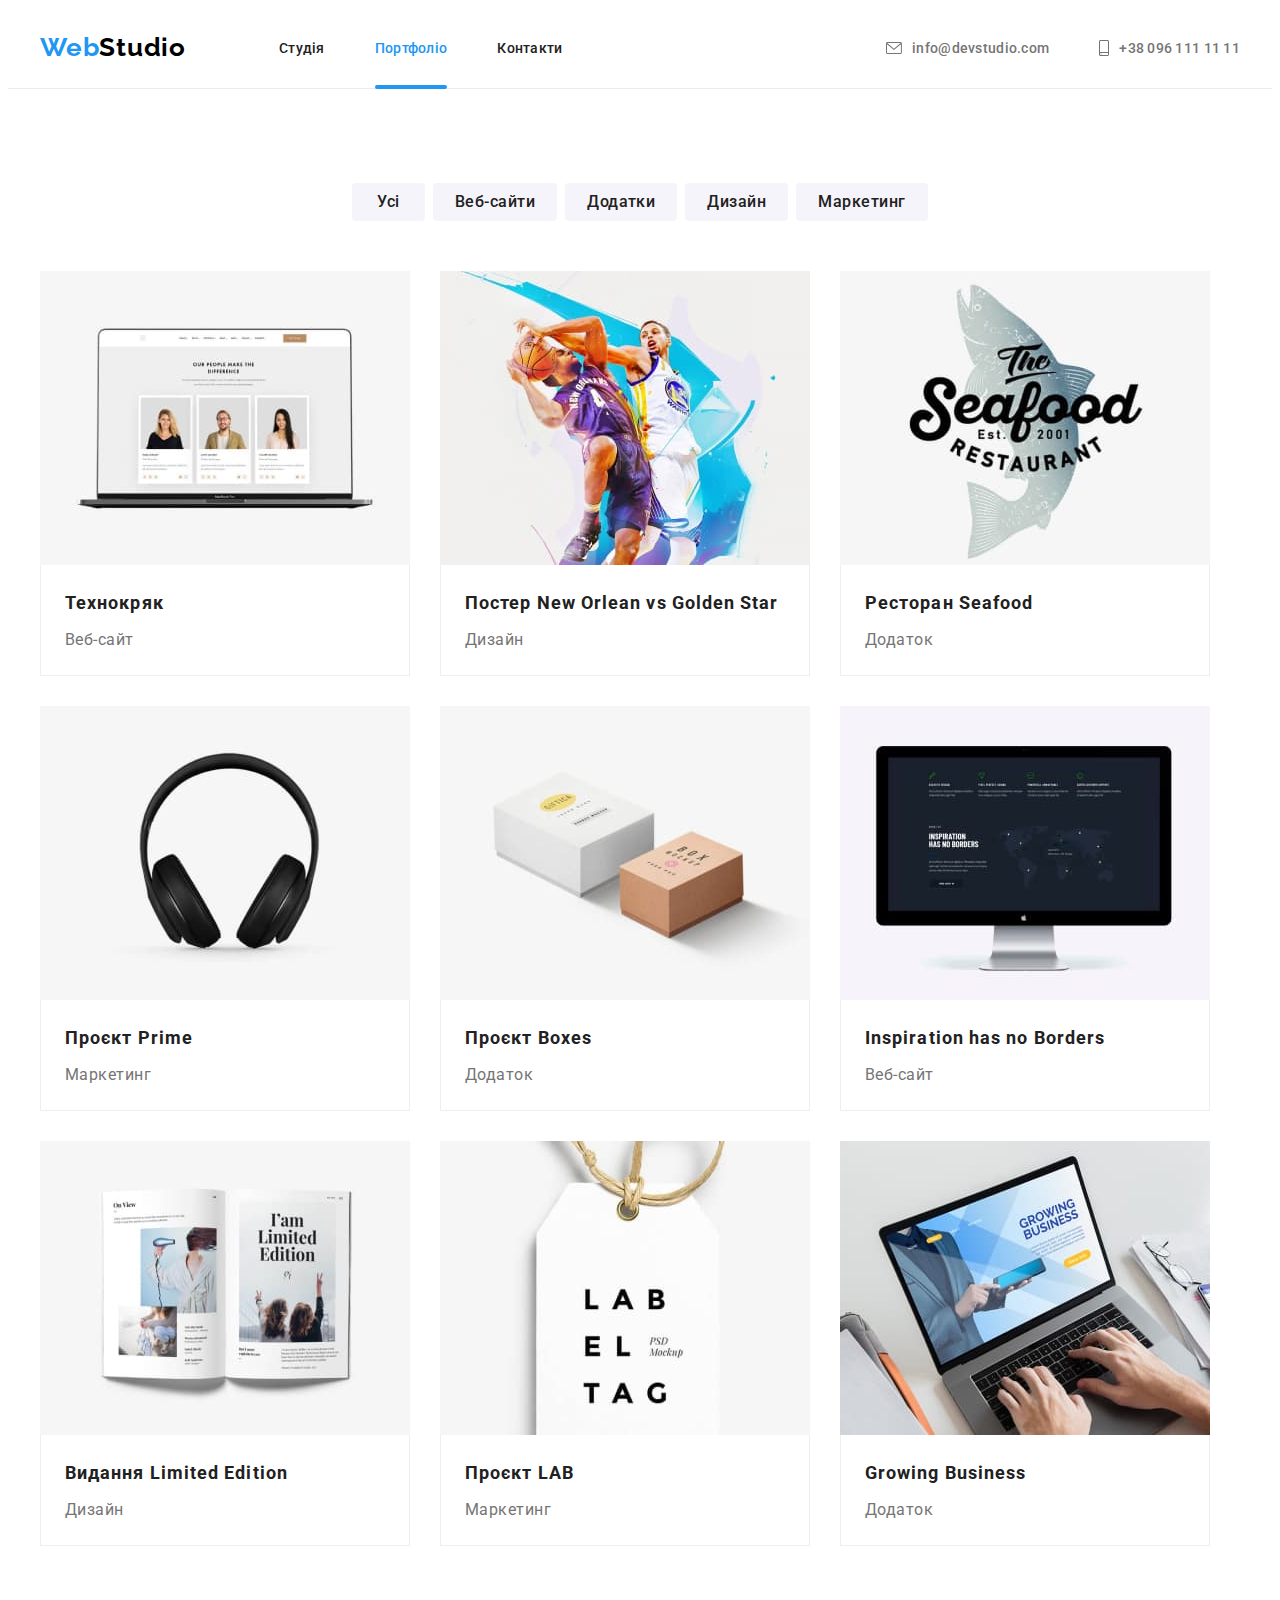
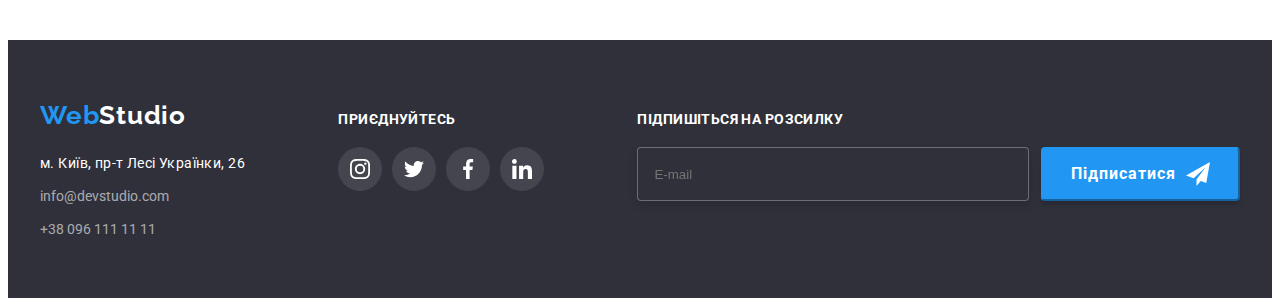
==== portfolio.html @ 27b98fc0 "Initial commit" ====
<!DOCTYPE html>
<html lang="en">
  <head>
    <meta charset="UTF-8" />
    <meta http-equiv="X-UA-Compatible" content="IE=edge" />
    <meta name="viewport" content="width=device-width, initial-scale=1.0" />
    <title>portfolio</title>
    <link rel="preconnect" href="https://fonts.googleapis.com" />
    <link rel="preconnect" href="https://fonts.gstatic.com" crossorigin />
    <link
      href="https://fonts.googleapis.com/css2?family=Raleway:wght@700&family=Roboto:wght@400;500;700;900&display=swap"
      rel="stylesheet"
    />
    <link
      rel="stylesheet"
      href="https://cdnjs.cloudflare.com/ajax/libs/modern-normalize/1.1.0/modern-normalize.min.css"
      integrity="sha512-wpPYUAdjBVSE4KJnH1VR1HeZfpl1ub8YT/NKx4PuQ5NmX2tKuGu6U/JRp5y+Y8XG2tV+wKQpNHVUX03MfMFn9Q=="
      crossorigin="anonymous"
      referrerpolicy="no-referrer"
    />

    <link rel="stylesheet" href="./css/styles.css" />
  </head>
  <body>
    <header class="header">
      <div class="container header-container">
        <a class="logo" href="./index.html">Web<span class="logo-half">Studio</span> </a>
        <nav class="nav">
          <ul class="list-header">
            <li class="item-header">
              <a class="link-header" href="./index.html">Студія</a>
            </li>
            <li class="item-header-main">
              <a class="current" href="./portfolio.html">Портфоліо</a>
            </li>
            <li class="item-header"><a class="link-header" href="">Контакти</a></li>
          </ul>
        </nav>
        <ul class="nav-list">
          <li class="nav-item">
            <a class="nav-link" href="mailto:info@devstudio.com">
              <svg class="icon-header" width="16" height="12">
                <use href=".//images/icons.svg#icon-envelope"></use></svg
              >info@devstudio.com</a
            >
          </li>
          <li class="nav-item">
            <a class="nav-link" href="tel:+380961111111"
              ><svg class="icon-header" width="10" height="16">
                <use href=".//images/icons.svg#icon-smartphone"></use></svg
              >+38 096 111 11 11</a
            >
          </li>
        </ul>
      </div>
    </header>
    <main>
      <!---section-button-nav-main-->
      <section class="section">
        <div class="container">
          <h1 class="visually-hidden">Головна Навігація</h1>
          <ul class="btn-list">
            <li class="btn-item">
              <button class="btn-button btn-first-button" type="button">Усі</button>
            </li>
            <li class="btn-item"><button class="btn-button" type="button">Веб-сайти</button></li>
            <li class="btn-item"><button class="btn-button" type="button">Додатки</button></li>
            <li class="btn-item"><button class="btn-button" type="button">Дизайн</button></li>
            <li class="btn-item"><button class="btn-button" type="button">Маркетинг</button></li>
          </ul>

          <!--imgs-->

          <ul class="img-section-list">
            <li class="section-list">
              <a class="card-link" href=""
                ><div class="portfolio-thumb">
                  <img
                    class="section-img"
                    src="./images/portfolio/main/section-images/img-1.jpg"
                    alt="Технокряк"
                    width="370"
                    height="300"
                  />
                  <div class="overlay">
                    <p class="text-overlay">
                      Ресурс пропонує комплексні пропозиції з різним рівнем функціоналу та сервісів.
                      Все це дозволить відвідувачу отримати вичерпні відомості про компанію чи
                      приватну особу.
                    </p>
                  </div>
                </div>
                <div class="box-img">
                  <h2 class="section-subject">Технокряк</h2>
                  <p class="section-desc">Веб-сайт</p>
                </div></a
              >
            </li>
            <li class="section-list">
              <a class="card-link" href=""
                ><div class="portfolio-thumb">
                  <img
                    class="section-img"
                    src="./images/portfolio/main/section-images/img-2.jpg"
                    alt="Постер New Orlean vs Golden Star"
                    width="370"
                    height="300"
                  />
                  <div class="overlay">
                    <p class="text-overlay">
                      Ресурс пропонує комплексні пропозиції з різним рівнем функціоналу та сервісів.
                      Все це дозволить відвідувачу отримати вичерпні відомості про компанію чи
                      приватну особу.
                    </p>
                  </div>
                </div>
                <div class="box-img">
                  <h2 class="section-subject">Постер New Orlean vs Golden Star</h2>
                  <p class="section-desc">Дизайн</p>
                </div></a
              >
            </li>
            <li class="section-list">
              <a class="card-link" href=""
                ><div class="portfolio-thumb">
                  <img
                    class="section-img"
                    src="./images/portfolio/main/section-images/img-3.jpg"
                    alt="Ресторан Seafood"
                    width="370"
                    height="300"
                  />
                  <div class="overlay">
                    <p class="text-overlay">
                      Ресурс пропонує комплексні пропозиції з різним рівнем функціоналу та сервісів.
                      Все це дозволить відвідувачу отримати вичерпні відомості про компанію чи
                      приватну особу.
                    </p>
                  </div>
                </div>
                <div class="box-img">
                  <h2 class="section-subject">Ресторан Seafood</h2>
                  <p class="section-desc">Додаток</p>
                </div></a
              >
            </li>
            <li class="section-list">
              <a class="card-link" href=""
                ><div class="portfolio-thumb">
                  <img
                    class="section-img"
                    src="./images/portfolio/main/section-images/img-4.jpg"
                    alt="Проєкт Prime"
                    width="370"
                    height="300"
                  />
                  <div class="overlay">
                    <p class="text-overlay">
                      Ресурс пропонує комплексні пропозиції з різним рівнем функціоналу та сервісів.
                      Все це дозволить відвідувачу отримати вичерпні відомості про компанію чи
                      приватну особу.
                    </p>
                  </div>
                </div>
                <div class="box-img">
                  <h2 class="section-subject">Проєкт Prime</h2>
                  <p class="section-desc">Маркетинг</p>
                </div></a
              >
            </li>
            <li class="section-list">
              <a class="card-link" href=""
                ><div class="portfolio-thumb">
                  <img
                    class="section-img"
                    src="./images/portfolio/main/section-images/img-5.jpg"
                    alt="Проєкт Boxes"
                    width="370"
                    height="300"
                  />
                  <div class="overlay">
                    <p class="text-overlay">
                      Ресурс пропонує комплексні пропозиції з різним рівнем функціоналу та сервісів.
                      Все це дозволить відвідувачу отримати вичерпні відомості про компанію чи
                      приватну особу.
                    </p>
                  </div>
                </div>
                <div class="box-img">
                  <h2 class="section-subject">Проєкт Boxes</h2>
                  <p class="section-desc">Додаток</p>
                </div></a
              >
            </li>
            <li class="section-list">
              <a class="card-link" href=""
                ><div class="portfolio-thumb">
                  <img
                    class="section-img"
                    src="./images/portfolio/main/section-images/img-6.jpg"
                    alt="Inspiration has no Borders"
                    width="370"
                    height="300"
                  />
                  <div class="overlay">
                    <p class="text-overlay">
                      Ресурс пропонує комплексні пропозиції з різним рівнем функціоналу та сервісів.
                      Все це дозволить відвідувачу отримати вичерпні відомості про компанію чи
                      приватну особу.
                    </p>
                  </div>
                </div>
                <div class="box-img">
                  <h2 class="section-subject">Inspiration has no Borders</h2>
                  <p class="section-desc">Веб-сайт</p>
                </div></a
              >
            </li>
            <li class="section-list">
              <a class="card-link" href=""
                ><div class="portfolio-thumb">
                  <img
                    class="section-img"
                    src="./images/portfolio/main/section-images/img-7.jpg"
                    alt="Видання Limited Edition"
                    width="370"
                    height="300"
                  />
                  <div class="overlay">
                    <p class="text-overlay">
                      Ресурс пропонує комплексні пропозиції з різним рівнем функціоналу та сервісів.
                      Все це дозволить відвідувачу отримати вичерпні відомості про компанію чи
                      приватну особу.
                    </p>
                  </div>
                </div>
                <div class="box-img">
                  <h2 class="section-subject">Видання Limited Edition</h2>
                  <p class="section-desc">Дизайн</p>
                </div></a
              >
            </li>
            <li class="section-list">
              <a class="card-link" href=""
                ><div class="portfolio-thumb">
                  <img
                    class="section-img"
                    src="./images/portfolio/main/section-images/img-8.jpg"
                    alt="Проєкт LAB"
                    width="370"
                    height="300"
                  />
                  <div class="overlay">
                    <p class="text-overlay">
                      Ресурс пропонує комплексні пропозиції з різним рівнем функціоналу та сервісів.
                      Все це дозволить відвідувачу отримати вичерпні відомості про компанію чи
                      приватну особу.
                    </p>
                  </div>
                </div>
                <div class="box-img">
                  <h2 class="section-subject">Проєкт LAB</h2>
                  <p class="section-desc">Маркетинг</p>
                </div></a
              >
            </li>
            <li class="section-list">
              <a class="card-link" href=""
                ><div class="portfolio-thumb">
                  <img
                    class="section-img"
                    src="./images/portfolio/main/section-images/img-9.jpg"
                    alt="Growing Business"
                    width="370"
                    height="300"
                  />
                  <div class="overlay">
                    <p class="text-overlay">
                      Ресурс пропонує комплексні пропозиції з різним рівнем функціоналу та сервісів.
                      Все це дозволить відвідувачу отримати вичерпні відомості про компанію чи
                      приватну особу.
                    </p>
                  </div>
                </div>
                <div class="box-img">
                  <h2 class="section-subject">Growing Business</h2>
                  <p class="section-desc">Додаток</p>
                </div></a
              >
            </li>
          </ul>
        </div>
      </section>
    </main>
    <!--footer-->
    <footer class="footer">
      <div class="container footer-container">
        <div class="container-logo-footer">
          <a class="logo-footer" href="./index.html"
            >Web<span class="logo-half-footer">Studio</span>
          </a>
          <address class="adress">
            <ul class="adress-list">
              <li class="adress-item">
                <a
                  class="address-map"
                  href="https://goo.gl/maps/4gL3Jrbb5bLPBRH38"
                  target="_blank"
                  rel="noopener noreferer nofollow"
                  >м. Київ, пр-т Лесі Українки, 26</a
                >
              </li>

              <li class="adress-item">
                <a class="address-link address-mail" href="mailto:info@devstudio.com"
                  >info@devstudio.com</a
                >
              </li>
              <li class="adress-item">
                <a class="address-link" href="tel:+380961111111">+38 096 111 11 11</a>
              </li>
            </ul>
          </address>
        </div>
        <div class="container-social-footer">
          <h3 class="social-tittle">Приєднуйтесь</h3>
          <ul class="footer-list-social">
            <li class="social-icon-footer">
              <a class="link-social-footer" href=""
                ><svg class="icon-footer" width="20" height="20">
                  <use href="./images/icons.svg#icon-instagram"></use></svg
              ></a>
            </li>
            <li class="social-icon-footer">
              <a class="link-social-footer" href=""
                ><svg class="icon-footer" width="20" height="20">
                  <use href="./images/icons.svg#icon-twitter"></use></svg
              ></a>
            </li>
            <li class="social-icon-footer">
              <a class="link-social-footer" href="">
                <svg class="icon-footer" width="20" height="20">
                  <use href="./images/icons.svg#icon-facebook"></use></svg
              ></a>
            </li>
            <li class="social-icon-footer">
              <a class="link-social-footer" href=""
                ><svg class="icon-footer" width="20" height="20">
                  <use href="./images/icons.svg#icon-linkedin"></use></svg
              ></a>
            </li>
          </ul>
        </div>
        <form class="footer-telegram">
          <strong class="tittle-footer-social">Підпишіться на розсилку</strong>
          <div class="form-container">
            <label class="telegram-label">
              <input class="telegram-form" type="text" name="subscrube" placeholder="E-mail" />
            </label>

            <button class="social-btn" type="button">
              <span class="subscribe-article">Підписатися</span>
              <svg class="icon-footer" width="24" height="24">
                <use href="./images/icons.svg#telegram-icon"></use>
              </svg>
            </button>
          </div>
        </form>
      </div>
    </footer>
  </body>
</html>
---- css/styles.css ----
:root {
  /*color*/
  --brand-color: #2f303a;
  --focus-hover-color: #2196f3;
  --article-color: #757575;
  --titlle-color: #212121;
  --active-color: #ffffff;
  --img-color: #eeeeee;
  --button-bg: #188ce8;
  --link-color: #ffffff99;
  --btn-background: #f5f4fa;
  --border-color: #ececec;
  --icon-social-color: #afb1b8;
  --background-icon-footer: #ffffff1a;
  --btn-border-color: #0000001a;
  --background-modal: #00000033;
  /*shadow*/
  --button-shadow: 0px 3px 1px rgba(0, 0, 0, 0.1), 0px 1px 2px rgba(0, 0, 0, 0.08),
    0px 2px 2px rgba(0, 0, 0, 0.12);
  --photo-shadow: 0px 1px 3px rgba(0, 0, 0, 0.12), 0px 1px 1px rgba(0, 0, 0, 0.14),
    0px 2px 1px rgba(0, 0, 0, 0.2);
}

/*reset*/
h1,
h2,
h3,
h4,
h5,
h6,
p {
  margin: 0;
}
ul {
  margin: 0;
  padding: 0;
  list-style: none;
}
a {
  text-decoration: none;
}
.container {
  width: 1200px;
  padding-left: 15px;
  padding-right: 15px;
  margin-left: auto;
  margin-right: auto;
}

img {
  display: block;
  max-width: 100%;
  height: auto;
}

body {
  font-family: 'roboto', 'Raleway';
  background-color: var(--active-color);
  color: var(--titlle-color);
}
label {
  display: block;
}
/*header */
.header {
  border-bottom: 1px solid var(--border-color);
}
.header-container {
  display: flex;
  align-items: center;
}

.logo {
  font-weight: 700;
  font-size: 26px;
  letter-spacing: 0.03em;
  color: var(--focus-hover-color);
  line-height: calc(31 / 26);
  text-decoration: none;
  margin-right: 93px;
  padding-top: 24px;
  padding-bottom: 25px;
  display: block;
  font-family: 'Raleway';
}
.logo-half {
  color: #000000;
}
.logo:focus {
  background-color: var(--active-color);
  color: var(--focus-hover-color);
}
.logo-half:focus {
  background-color: var(--active-color);
}
.nav {
  margin-right: auto;
}

.list-header {
  list-style: none;
  font-weight: 500;
  font-size: 14px;
  line-height: calc(16 / 14);
  letter-spacing: 0.02em;
  display: flex;
  gap: 50px;
}
.item-header:hover {
  color: var(--focus-hover-color);
}
.item-header:focus {
  color: var(--focus-hover-color);
  background-color: var(--active-color);
}

.link-header {
  text-decoration: none;
  color: #212121;
  padding-top: 32px;
  padding-bottom: 32px;
  display: block;
  transition: color 250ms cubic-bezier(0.4, 0, 0.2, 1);
}
.link-header:hover {
  color: var(--focus-hover-color);
}
.link-header:focus {
  color: var(--focus-hover-color);
  background-color: var(--active-color);
}
/*current*/
.current {
  text-decoration: none;
  color: var(--focus-hover-color);
  padding-top: 32px;
  padding-bottom: 32px;
  display: block;
}

.current:focus {
  color: var(--focus-hover-color);
  background-color: var(--active-color);
}
.item-header-main {
  position: relative;
}

.current::after {
  content: '';
  display: inline-block;
  width: 100%;
  height: 4px;
  background-color: var(--focus-hover-color);
  position: absolute;
  left: 0px;
  border-radius: 2px;
  bottom: -1.5%;
}

.nav-list {
  list-style: none;
  display: flex;
  gap: 50px;
  align-items: center;
}
.nav-link {
  text-decoration: none;
  color: var(--article-color);
  font-weight: 500;
  font-size: 14px;
  line-height: calc(16 / 14);
  letter-spacing: 0.02em;
  padding-top: 32px;
  padding-bottom: 32px;
  display: flex;
  gap: 10px;
  align-items: center;
  transition: color 250ms cubic-bezier(0.4, 0, 0.2, 1);
}

.nav-link:hover,
.nav-link:focus {
  color: var(--focus-hover-color);
  fill: var(--focus-hover-color);
  background-color: var(--active-color);
}
.icon-header {
  fill: currentColor;
}

/*section 1*/
.hero {
  background-color: var(--brand-color);
  padding-top: 200px;
  padding-bottom: 200px;
  background-image: linear-gradient(to right, #2f303a66, #2f303a66),
    url(../images/main/section-under-header/Img.jpg);
  background-position: center;
  background-repeat: no-repeat;
  background-size: cover;
  max-width: 1600px;
  margin-left: auto;
  margin-right: auto;
}

.hero-tittle {
  color: var(--active-color);
  font-weight: 900;
  font-size: 44px;
  line-height: calc(60 / 44);
  width: 696px;
  text-align: center;
  letter-spacing: 0.06em;
  text-transform: uppercase;
  margin-bottom: 30px;
  margin-left: auto;
  margin-right: auto;
}
.hero-button {
  background-color: var(--focus-hover-color);
  color: var(--active-color);
  font-size: 16px;
  font-weight: 700;
  box-shadow: 0px 4px 4px rgba(0, 0, 0, 0.15);
  border-radius: 4px;
  line-height: calc(30 / 16);
  padding: 10px 32px;
  display: block;
  margin-left: auto;
  margin-right: auto;
  border: 0px;
  transition: color 250ms cubic-bezier(0.4, 0, 0.2, 1),
    background-color 250ms cubic-bezier(0.4, 0, 0.2, 1);
}
/*modal-window*/
.backdrop {
  position: fixed;
  top: 0;
  left: 0;
  width: 100%;
  height: 1024px;
  background-color: var(--background-modal);
  z-index: 1000;
  transition: opacity 450ms linear, visibility 450ms linear, transform 450ms linear;
  visibility: visible;

  opacity: 1;
}
.backdrop.is-hidden {
  opacity: 0;
  pointer-events: none;
  visibility: hidden;
}
.modal {
  position: fixed;
  height: 581px;
  width: 528px;
  background-color: var(--active-color);
  border-radius: 4px;
  box-shadow: 0px 1px 3px rgba(0, 0, 0, 0.12), 0px 1px 1px rgba(0, 0, 0, 0.14),
    0px 2px 1px rgba(0, 0, 0, 0.2);
  left: 50%;
  top: 50%;
  transform: translate(-50%, -50%);
  padding: 40px;
}
.modal-btn {
  position: absolute;
  top: 8px;
  right: 8px;
  border-radius: 50%;
  border: 1px solid rgba(0, 0, 0, 0.1);
  background-color: var(--active-color);

  width: 30px;
  height: 30px;
  padding: 6px 6px;
  display: flex;
  align-items: center;
  justify-content: center;
  cursor: pointer;
  transition: fill 250ms cubic-bezier(0.4, 0, 0.2, 1);
}
.modal-btn:hover {
  fill: var(--focus-hover-color);
}
/*modal-content*/
.modal-tittle {
  font-family: 'Roboto';
  font-weight: 700;
  font-size: 20px;
  line-height: calc(23 / 20);
  text-align: center;
  letter-spacing: 0.03em;
  display: block;
  color: var(--titlle-color);
}
.register-form-field {
  margin-bottom: 10px;
}
.register-form-group {
  margin-top: 12px;
  margin-bottom: 20px;
}

.name-form {
  font-family: 'Roboto';
  font-style: normal;
  font-weight: 400;
  font-size: 12px;
  line-height: calc(14 / 12);
  letter-spacing: 0.01em;
  color: var(--article-color);
  display: block;
  margin-bottom: 4px;
}
.form-label {
  width: 100%;
  height: 40px;
  border: 1px solid rgba(33, 33, 33, 0.2);
  border-radius: 4px;
  padding-left: 42px;
  padding-right: 42px;
  transition: border-color 250ms cubic-bezier(0.4, 0, 0.2, 1);
}
.coment-area {
  width: 100%;
  height: 120px;
  border-radius: 4px;
  border-color: #21212133;
  padding: 12px 16px;
  outline: transparent;
  transition: border-color 250ms cubic-bezier(0.4, 0, 0.2, 1);
  resize: none;
  display: block;
}

.coment-area:hover {
  border-color: var(--focus-hover-color);
}
.coment-area:focus {
  border-color: var(--focus-hover-color);
}
.form-label:hover {
  border-color: var(--focus-hover-color);
}
.form-label:focus {
  border-color: var(--focus-hover-color);
}
.form-label:focus + .register-form-icon {
  fill: var(--focus-hover-color);
}
.form-label:hover + .register-form-icon {
  fill: var(--focus-hover-color);
}
.register-form-icon {
  position: absolute;
  left: 12px;
  bottom: 11px;
  transition: fill 250ms cubic-bezier(0.4, 0, 0.2, 1);
}
.register-form-field {
  position: relative;
}

.contract {
  font-family: 'Roboto';
  font-style: normal;
  font-weight: 400;
  font-size: 14px;
  line-height: calc(24 / 14);
  letter-spacing: 0.03em;
  color: var(--article-color);
  user-select: none;
}

.contract-link {
  text-decoration-line: underline;
  font-family: 'Roboto';
  font-weight: 400;
  font-size: 14px;
  line-height: calc(24 / 14);

  color: var(--focus-hover-color);
}

.checkbox-label {
  margin-bottom: 30px;
  display: flex;
  align-items: center;
  justify-content: center;
  gap: 7px;
}
.icon-check {
  fill: #212121;
  transition: fill 500ms cubic-bezier(0.4, 0, 0.2, 1);
}
.icon-check:hover {
  fill: var(--focus-hover-color);
  cursor: pointer;
}

.input-check:checked + .icon-check .icon-checked {
  opacity: 1;
}
.input-check:checked + .icon-check .icon-unchecked {
  opacity: 0;
}

.icon-checked {
  opacity: 0;
  transition: opacity 500ms cubic-bezier(0.4, 0, 0.2, 1);
}

.icon-unchecked {
  opacity: 1;
}

.send-botton {
  display: block;
  margin: 0 auto;
  background-color: var(--focus-hover-color);
  padding: 10px 52px;
  color: var(--active-color);
  border-color: var(--focus-hover-color);
  font-family: 'Roboto';
  font-style: normal;
  font-weight: 700;
  font-size: 16px;
  line-height: calc(30 / 16);
  text-align: center;
  letter-spacing: 0.06em;
  border-radius: 4px;
  cursor: pointer;
  box-shadow: var(--button-shadow);
  transition: color 250ms cubic-bezier(0.4, 0, 0.2, 1),
    background-color 250ms cubic-bezier(0.4, 0, 0.2, 1);
}
.send-botton:hover {
  background-color: var(--button-bg);
}

/*end*/
.hero-button:hover {
  background-color: var(--button-bg);
  cursor: pointer;
}
.hero-button:focus {
  background-color: var(--button-bg);
}
.hero-button:active {
  color: var(--active-color);
  background-color: var(--button-bg);
}

/*list x4*/
.section {
  padding: 94px 0;
}

.main-list {
  font-weight: 700;
  font-size: 14px;
  line-height: calc(16 / 14);
  letter-spacing: 0.03em;
  display: flex;
  gap: 30px;
}
.box-logo {
  height: 120px;
  background-color: var(--btn-background);
  display: flex;
  justify-content: center;
  align-items: center;
  border-radius: 4px;
  margin-bottom: 30px;
}
.main-sub {
  font-weight: 700;
  font-size: 14px;
  line-height: calc(16 / 14);
  letter-spacing: 0.03em;
  text-transform: uppercase;
  color: var(--titlle-color);
  margin-bottom: 10px;
}

.main-article {
  font-weight: 400;
  font-size: 14px;
  line-height: calc(24 / 14);
  letter-spacing: 0.03em;
  color: var(--article-color);
}

/*section 2 images 3x*/
.img-section {
  padding-top: 0;
  padding-bottom: 94px;
}
.cont-tittle {
  font-weight: 700;
  font-size: 36px;
  line-height: calc(42 / 36);
  text-align: center;
  letter-spacing: 0.03em;
  color: var(--titlle-color);
  margin-bottom: 50px;
}
.cont-list {
  display: flex;
  gap: 30px;
}
.cont-item {
  position: relative;
}
.text-work {
  font-family: 'Roboto';
  font-weight: 700;
  font-size: 14px;
  line-height: 16px;
  text-align: center;
  letter-spacing: 0.03em;
  text-transform: uppercase;
  color: var(--active-color);
  position: absolute;
  left: 0;
  bottom: 0;
  display: flex;
  align-items: center;
  justify-content: center;
  width: 100%;
  height: 70px;
  background-color: #2f303acc;
}
/*out team section 3*/
.team-section {
  background-color: var(--btn-background);
}

.team-tittle {
  font-weight: 700;
  font-size: 36px;
  text-align: center;
  letter-spacing: 0.03em;
  color: var(--titlle-color);
  line-height: calc(42 / 36);
  margin-bottom: 50px;
}
.team-list {
  display: flex;
  gap: 30px;
}
.team-item {
  box-shadow: var(--photo-shadow);
  border-radius: 0px 0px 4px 4px;
}
.team-sub {
  font-weight: 500;
  font-size: 16px;
  line-height: calc(19 / 16);
  text-align: center;
  letter-spacing: 0.03em;
  margin-bottom: 10px;
}

.card-photo {
  padding-bottom: 30px;
  padding-top: 30px;
  background-color: var(--active-color);
}

.team-article {
  color: var(--article-color);
  font-weight: 400;
  font-size: 16px;
  line-height: calc(19 / 16);
  text-align: center;
  letter-spacing: 0.03em;
  margin-bottom: 16px;
}

.socials {
  display: flex;
  gap: 10px;
  align-items: center;
  justify-content: center;
}
.social {
  width: 44px;
  height: 44px;
  display: flex;
  justify-content: center;
  align-items: center;
  fill: var(--icon-social-color);
  background-color: var(--active-color);
  border-radius: 50px;
  transition: fill 250ms cubic-bezier(0.4, 0, 0.2, 1),
    background-color 250ms cubic-bezier(0.4, 0, 0.2, 1);
}
.social:hover,
.social:focus {
  background-color: var(--focus-hover-color);
  fill: var(--active-color);
}

/*Our clients*/

.list-clients {
  display: flex;

  gap: 30px;
}

.item-clients {
  width: 170px;
  height: 92px;
}
.clients-link {
  fill: var(--icon-social-color);
  width: 100%;
  height: 100%;
  display: flex;
  align-items: center;
  justify-content: center;
  transition: fill 250ms cubic-bezier(0.4, 0, 0.2, 1),
    border-color 250ms cubic-bezier(0.4, 0, 0.2, 1);
}

.clients-link:hover,
.clients-link:focus {
  fill: var(--focus-hover-color);
  color: var(--focus-hover-color);
  border-color: var(--focus-hover-color);
  background-color: var(--active-color);
}

.clients-link {
  border: 1px solid var(--icon-social-color);
  border-radius: 4px;
}

/*footer*/
.footer {
  background-color: var(--brand-color);
  padding-top: 60px;
  padding-bottom: 57px;
}
.logo-footer {
  font-weight: 700;
  font-size: 26px;
  letter-spacing: 0.03em;
  color: var(--focus-hover-color);
  line-height: calc(31 / 26);
  text-decoration: none;
  display: block;
  margin-bottom: 20px;
  font-family: 'Raleway';
}
.logo-half-footer {
  color: var(--active-color);
}
.logo-footer:focus {
  background-color: var(--brand-color);
  color: var(--focus-hover-color);
}
.adress-list {
  font-style: normal;
}
.adress-item:not(:last-child) {
  margin-bottom: 9px;
}

.address-map {
  font-size: 14px;
  letter-spacing: 0.03em;
  color: var(--active-color);
  line-height: calc(24 / 14);
  text-decoration: none;
  transition: color 250ms cubic-bezier(0.4, 0, 0.2, 1);
}

.address-map:hover {
  color: var(--focus-hover-color);
}
.address-map:focus {
  color: var(--focus-hover-color);
  background-color: var(--brand-color);
}

.address-link {
  font-size: 14px;
  line-height: calc(24 / 14);
  color: var(--link-color);
  text-decoration: none;
  transition: color 250ms cubic-bezier(0.4, 0, 0.2, 1);
}
.address-link:hover {
  color: var(--focus-hover-color);
}
.address-link:focus {
  color: var(--focus-hover-color);
  background-color: var(--brand-color);
}
/*social-footer*/
.footer-container {
  display: flex;
  align-items: baseline;
  
}
.container-logo-footer{margin-right:70px;
flex-grow: 1;}
.container-social-footer{margin-right:93px;}

.footer-list-social {
  display: flex;
  gap: 10px;
}
.social-tittle {
  font-style: normal;
  font-weight: 700;
  font-size: 14px;
  line-height: calc(16 / 14);
  letter-spacing: 0.03em;
  text-transform: uppercase;
  color: var(--active-color);
  margin-bottom: 20px;
}
.link-social-footer {
  width: 44px;
  height: 44px;
  display: flex;
  justify-content: center;
  align-items: center;
  fill: var(--icon-social-color);
  background-color: var(--background-icon-footer);
  border-radius: 50px;
  transition: fill 250ms cubic-bezier(0.4, 0, 0.2, 1),
    background-color 250ms cubic-bezier(0.4, 0, 0.2, 1);
}

.link-social-footer:hover,
.link-social-footer:focus {
  fill: currentColor;
  background-color: var(--focus-hover-color);
}

/*social-sub-footer*/

.form-container {
  display: flex;
}
.tittle-footer-social {
  font-family: 'Roboto';
  font-weight: 700;
  font-size: 14px;
  line-height: calc(16 / 14);
  letter-spacing: 0.03em;
  text-transform: uppercase;
  display: block;

  color: var(--active-color);
  margin-bottom: 20px;
}
.telegram-form {
  border: 1px solid rgba(255, 255, 255, 0.3);
  filter: drop-shadow(0px 4px 4px rgba(0, 0, 0, 0.15));
  border-radius: 4px;
  background-color: var(--brand-color);
  width: 358px;
  height: 50px;
  border-color: #ffffff4d;
  padding-left: 16px;
  padding-right: 16px;
  color: var(--active-color);
  outline: transparent;
  transition: border-color 250ms cubic-bezier(0.4, 0, 0.2, 1);
}
.telegram-form:hover {
  border-color: var(--focus-hover-color);
}
.telegram-form:focus {
  border-color: var(--focus-hover-color);
}

.social-btn {
  display: flex;
  align-items: center;
  text-align: center;
  color: var(--active-color);
  background-color: var(--focus-hover-color);
  border-radius: 4px;
  box-shadow: 0px 4px 4px rgba(0, 0, 0, 0.15);
  border-color: var(--focus-hover-color);
  gap: 10px;
  padding-left: 28px;
  padding-right: 28px;
  cursor: pointer;
  transition: color 250ms cubic-bezier(0.4, 0, 0.2, 1),
    background-color 250ms cubic-bezier(0.4, 0, 0.2, 1);
}
.social-btn:focus {
  background-color: var(--button-bg);
}
.social-btn:hover {
  background-color: var(--button-bg);
}
.subscribe-article {
  font-family: 'Roboto';

  font-weight: 700;
  font-size: 16px;
  line-height: calc(30 / 16);
  letter-spacing: 0.06em;
  color: var(--active-color);
}
.icon-footer {
  fill: var(--active-color);
}
.telegram-label {
  margin-right: 12px;
}

/*pages 2 porfolio*/

.visually-hidden {
  position: absolute;
  width: 1px;
  height: 1px;
  margin: -1px;
  border: 0;
  padding: 0;
  white-space: nowrap;
  clip-path: inset(100%);
  clip: rect(0 0 0 0);
  overflow: hidden;
}

.btn-list {
  margin-bottom: 50px;
  display: flex;
  justify-content: center;
  gap: 8px;
}

.btn-list {
  font-weight: 500;
  font-size: 16px;
  line-height: calc(26 / 16);
  letter-spacing: 0.03em;
  color: var(--titlle-color);
}

.btn-button {
  background-color: var(--btn-background);
  color: var(--titlle-color);
  font-weight: 500;
  font-size: 16px;
  line-height: calc(26 / 16);
  letter-spacing: 0.03em;
  text-align: center;
  font-family: 'Roboto';
  border: none;
  border-radius: 4px;
  padding: 6px 22px;
  transition: color 250ms cubic-bezier(0.4, 0, 0.2, 1),
    background-color 250ms cubic-bezier(0.4, 0, 0.2, 1),
    box-shadow 250ms cubic-bezier(0.4, 0, 0.2, 1);
}
.btn-first-button {
  padding: 6px 25px;
}

.btn-button:hover,
.btn-button:focus {
  background-color: var(--focus-hover-color);
  color: var(--active-color);
  cursor: pointer;
  border: none;
  box-shadow: var(--button-shadow);
}
.btn-button:active {
  color: var(--active-color);
  background-color: var(--button-bg);
}

/*section-images*/

.img-section-list {
  display: flex;
  flex-wrap: wrap;
  gap: 30px;
}
.card-link {
  display: block;
  transition: box-shadow 250ms cubic-bezier(0.4, 0, 0.2, 1);
}
.card-link:hover,
.card-link:focus {
  box-shadow: 0px 1px 1px rgba(0, 0, 0, 0.12), 0px 4px 4px rgba(0, 0, 0, 0.06),
    1px 4px 6px rgba(0, 0, 0, 0.16);
}

.box-img {
  border-bottom: 1px solid var(--img-color);
  border-left: 1px solid var(--img-color);
  border-right: 1px solid var(--img-color);
  padding: 20px 24px;
}

/*Overlay-card*/
.portfolio-thumb {
  position: relative;
  overflow: hidden;
}

.overlay {
  position: absolute;
  top: 0;
  left: 0;
  transform: translateY(100%);
  width: 100%;
  height: 100%;
  display: flex;
  align-items: center;
  justify-content: center;
  padding: 20px;
  background-color: rgba(33, 150, 243, 0.9);
  transition: transform 250ms cubic-bezier(0.4, 0, 0.2, 1);
}
.card-link:hover .overlay {
  transform: translateY(0);
}
.card-link:focus .overlay {
  transform: translateY(0);
}
.text-overlay {
  font-weight: 400;
  font-size: 18px;
  line-height: calc(28 / 18);
  letter-spacing: 0.03em;
  color: var(--active-color);
  width: 322px;
}

.section-img {
  background-color: var(--img-color);
}
.section-subject {
  font-style: normal;
  font-weight: 700;
  font-size: 18px;
  line-height: calc(36 / 18);
  letter-spacing: 0.06em;
  color: var(--titlle-color);
  font-family: 'Roboto';
  margin-bottom: 4px;
}
.section-desc {
  font-size: 16px;
  line-height: calc(30 / 16);
  letter-spacing: 0.03em;
  color: var(--article-color);
}
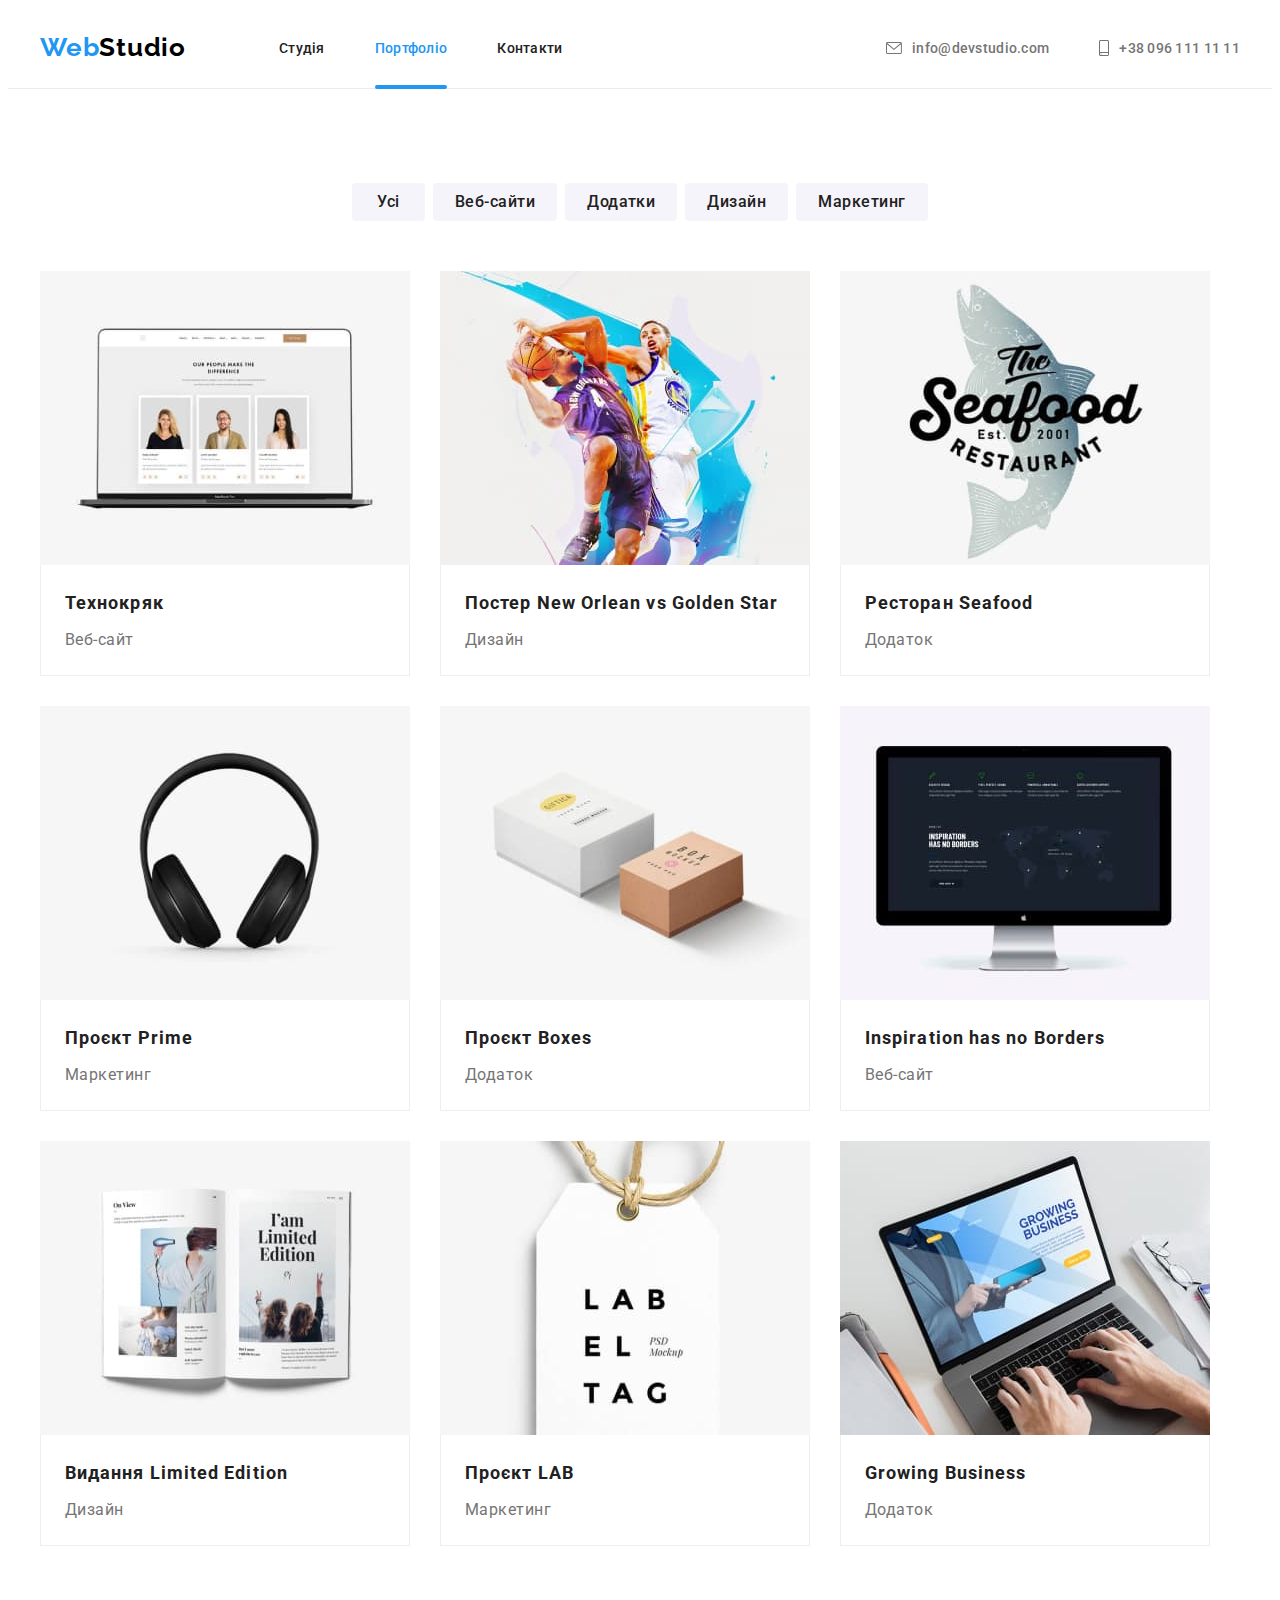
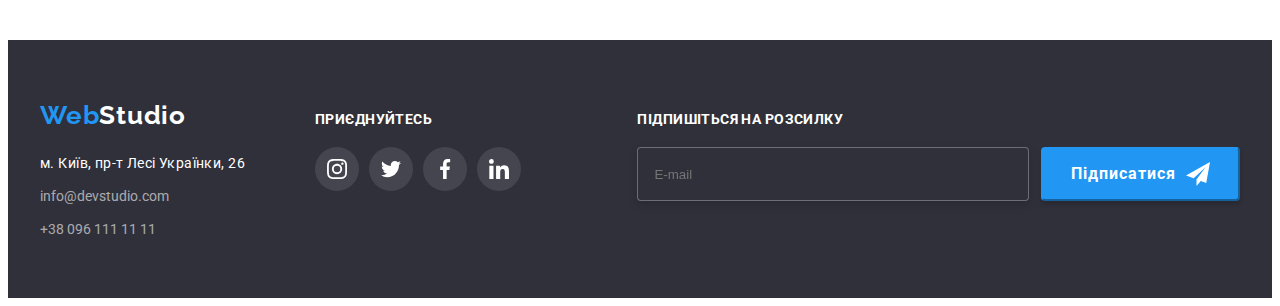
==== commit f6f6c1b1: "h.w" ====
--- a/portfolio.html
+++ b/portfolio.html
@@ -18,35 +18,38 @@
       crossorigin="anonymous"
       referrerpolicy="no-referrer"
     />
-
-    <link rel="stylesheet" href="./css/styles.css" />
+    <!--!styles-->
+    <link rel="stylesheet" href="./css/main.min.css" />
   </head>
   <body>
     <header class="header">
       <div class="container header-container">
-        <a class="logo" href="./index.html">Web<span class="logo-half">Studio</span> </a>
+        <a class="header__logo" href="./index.html"
+          >Web<span class="header__logo--half">Studio</span>
+        </a>
         <nav class="nav">
-          <ul class="list-header">
-            <li class="item-header">
-              <a class="link-header" href="./index.html">Студія</a>
-            </li>
-            <li class="item-header-main">
-              <a class="current" href="./portfolio.html">Портфоліо</a>
-            </li>
-            <li class="item-header"><a class="link-header" href="">Контакти</a></li>
+          <ul class="nav__list">
+            <li class="nav__item">
+              <a class="nav__link" href="./index.html">Студія</a>
+            </li>
+            <li class="nav__item--main">
+              <a class="nav__link--current" href="./portfolio.html">Портфоліо</a>
+            </li>
+            <li class="nav__item"><a class="nav__link" href="">Контакти</a></li>
           </ul>
         </nav>
-        <ul class="nav-list">
-          <li class="nav-item">
-            <a class="nav-link" href="mailto:info@devstudio.com">
-              <svg class="icon-header" width="16" height="12">
+        <!--!adress-->
+        <ul class="info">
+          <li class="info__item">
+            <a class="info__link" href="mailto:info@devstudio.com">
+              <svg class="info__icon" width="16" height="12">
                 <use href=".//images/icons.svg#icon-envelope"></use></svg
               >info@devstudio.com</a
             >
           </li>
-          <li class="nav-item">
-            <a class="nav-link" href="tel:+380961111111"
-              ><svg class="icon-header" width="10" height="16">
+          <li class="info__item">
+            <a class="info__link" href="tel:+380961111111"
+              ><svg class="info__icon" width="10" height="16">
                 <use href=".//images/icons.svg#icon-smartphone"></use></svg
               >+38 096 111 11 11</a
             >
@@ -59,21 +62,29 @@
       <section class="section">
         <div class="container">
           <h1 class="visually-hidden">Головна Навігація</h1>
-          <ul class="btn-list">
-            <li class="btn-item">
-              <button class="btn-button btn-first-button" type="button">Усі</button>
-            </li>
-            <li class="btn-item"><button class="btn-button" type="button">Веб-сайти</button></li>
-            <li class="btn-item"><button class="btn-button" type="button">Додатки</button></li>
-            <li class="btn-item"><button class="btn-button" type="button">Дизайн</button></li>
-            <li class="btn-item"><button class="btn-button" type="button">Маркетинг</button></li>
+          <ul class="items">
+            <li class="items__element">
+              <button class="items__button items__button--fist" type="button">Усі</button>
+            </li>
+            <li class="items__element">
+              <button class="items__button" type="button">Веб-сайти</button>
+            </li>
+            <li class="items__element">
+              <button class="items__button" type="button">Додатки</button>
+            </li>
+            <li class="items_element">
+              <button class="items__button" type="button">Дизайн</button>
+            </li>
+            <li class="items__element">
+              <button class="items__button" type="button">Маркетинг</button>
+            </li>
           </ul>
 
-          <!--imgs-->
+          <!--!imgs-->
 
-          <ul class="img-section-list">
-            <li class="section-list">
-              <a class="card-link" href=""
+          <ul class="benefits">
+            <li class="benefits__item">
+              <a class="benefits__link" href=""
                 ><div class="portfolio-thumb">
                   <img
                     class="section-img"
@@ -83,7 +94,7 @@
                     height="300"
                   />
                   <div class="overlay">
-                    <p class="text-overlay">
+                    <p class="overlay__text">
                       Ресурс пропонує комплексні пропозиції з різним рівнем функціоналу та сервісів.
                       Все це дозволить відвідувачу отримати вичерпні відомості про компанію чи
                       приватну особу.
@@ -96,8 +107,8 @@
                 </div></a
               >
             </li>
-            <li class="section-list">
-              <a class="card-link" href=""
+            <li class="benefits__item">
+              <a class="benefits__link" href=""
                 ><div class="portfolio-thumb">
                   <img
                     class="section-img"
@@ -107,7 +118,7 @@
                     height="300"
                   />
                   <div class="overlay">
-                    <p class="text-overlay">
+                    <p class="overlay__text">
                       Ресурс пропонує комплексні пропозиції з різним рівнем функціоналу та сервісів.
                       Все це дозволить відвідувачу отримати вичерпні відомості про компанію чи
                       приватну особу.
@@ -120,8 +131,8 @@
                 </div></a
               >
             </li>
-            <li class="section-list">
-              <a class="card-link" href=""
+            <li class="benefits__item">
+              <a class="benefits__link" href=""
                 ><div class="portfolio-thumb">
                   <img
                     class="section-img"
@@ -131,7 +142,7 @@
                     height="300"
                   />
                   <div class="overlay">
-                    <p class="text-overlay">
+                    <p class="overlay__text">
                       Ресурс пропонує комплексні пропозиції з різним рівнем функціоналу та сервісів.
                       Все це дозволить відвідувачу отримати вичерпні відомості про компанію чи
                       приватну особу.
@@ -144,8 +155,8 @@
                 </div></a
               >
             </li>
-            <li class="section-list">
-              <a class="card-link" href=""
+            <li class="benefits__item">
+              <a class="benefits__link" href=""
                 ><div class="portfolio-thumb">
                   <img
                     class="section-img"
@@ -155,7 +166,7 @@
                     height="300"
                   />
                   <div class="overlay">
-                    <p class="text-overlay">
+                    <p class="overlay__text">
                       Ресурс пропонує комплексні пропозиції з різним рівнем функціоналу та сервісів.
                       Все це дозволить відвідувачу отримати вичерпні відомості про компанію чи
                       приватну особу.
@@ -168,8 +179,8 @@
                 </div></a
               >
             </li>
-            <li class="section-list">
-              <a class="card-link" href=""
+            <li class="benefits__item">
+              <a class="benefits__link" href=""
                 ><div class="portfolio-thumb">
                   <img
                     class="section-img"
@@ -179,7 +190,7 @@
                     height="300"
                   />
                   <div class="overlay">
-                    <p class="text-overlay">
+                    <p class="overlay__text">
                       Ресурс пропонує комплексні пропозиції з різним рівнем функціоналу та сервісів.
                       Все це дозволить відвідувачу отримати вичерпні відомості про компанію чи
                       приватну особу.
@@ -192,8 +203,8 @@
                 </div></a
               >
             </li>
-            <li class="section-list">
-              <a class="card-link" href=""
+            <li class="benefits__item">
+              <a class="benefits__link" href=""
                 ><div class="portfolio-thumb">
                   <img
                     class="section-img"
@@ -203,7 +214,7 @@
                     height="300"
                   />
                   <div class="overlay">
-                    <p class="text-overlay">
+                    <p class="overlay__text">
                       Ресурс пропонує комплексні пропозиції з різним рівнем функціоналу та сервісів.
                       Все це дозволить відвідувачу отримати вичерпні відомості про компанію чи
                       приватну особу.
@@ -216,8 +227,8 @@
                 </div></a
               >
             </li>
-            <li class="section-list">
-              <a class="card-link" href=""
+            <li class="benefits__item">
+              <a class="benefits__link" href=""
                 ><div class="portfolio-thumb">
                   <img
                     class="section-img"
@@ -227,7 +238,7 @@
                     height="300"
                   />
                   <div class="overlay">
-                    <p class="text-overlay">
+                    <p class="overlay__text">
                       Ресурс пропонує комплексні пропозиції з різним рівнем функціоналу та сервісів.
                       Все це дозволить відвідувачу отримати вичерпні відомості про компанію чи
                       приватну особу.
@@ -240,8 +251,8 @@
                 </div></a
               >
             </li>
-            <li class="section-list">
-              <a class="card-link" href=""
+            <li class="benefits__item">
+              <a class="benefits__link" href=""
                 ><div class="portfolio-thumb">
                   <img
                     class="section-img"
@@ -251,7 +262,7 @@
                     height="300"
                   />
                   <div class="overlay">
-                    <p class="text-overlay">
+                    <p class="overlay__text">
                       Ресурс пропонує комплексні пропозиції з різним рівнем функціоналу та сервісів.
                       Все це дозволить відвідувачу отримати вичерпні відомості про компанію чи
                       приватну особу.
@@ -264,8 +275,8 @@
                 </div></a
               >
             </li>
-            <li class="section-list">
-              <a class="card-link" href=""
+            <li class="benefits__item">
+              <a class="benefits__link" href=""
                 ><div class="portfolio-thumb">
                   <img
                     class="section-img"
@@ -275,7 +286,7 @@
                     height="300"
                   />
                   <div class="overlay">
-                    <p class="text-overlay">
+                    <p class="overlay__text">
                       Ресурс пропонує комплексні пропозиції з різним рівнем функціоналу та сервісів.
                       Все це дозволить відвідувачу отримати вичерпні відомості про компанію чи
                       приватну особу.
@@ -294,16 +305,16 @@
     </main>
     <!--footer-->
     <footer class="footer">
-      <div class="container footer-container">
-        <div class="container-logo-footer">
-          <a class="logo-footer" href="./index.html"
-            >Web<span class="logo-half-footer">Studio</span>
+      <div class="container container--footer">
+        <div class="container__footer--logo">
+          <a class="footer__logo" href="./index.html"
+            >Web<span class="footer__logo--half">Studio</span>
           </a>
-          <address class="adress">
-            <ul class="adress-list">
-              <li class="adress-item">
+          <address class="">
+            <ul class="address">
+              <li class="address__item">
                 <a
-                  class="address-map"
+                  class="address__map"
                   href="https://goo.gl/maps/4gL3Jrbb5bLPBRH38"
                   target="_blank"
                   rel="noopener noreferer nofollow"
@@ -311,56 +322,54 @@
                 >
               </li>
 
-              <li class="adress-item">
-                <a class="address-link address-mail" href="mailto:info@devstudio.com"
-                  >info@devstudio.com</a
-                >
+              <li class="address__item">
+                <a class="address__link" href="mailto:info@devstudio.com">info@devstudio.com</a>
               </li>
-              <li class="adress-item">
-                <a class="address-link" href="tel:+380961111111">+38 096 111 11 11</a>
+              <li class="adress__item">
+                <a class="address__link" href="tel:+380961111111">+38 096 111 11 11</a>
               </li>
             </ul>
           </address>
         </div>
-        <div class="container-social-footer">
-          <h3 class="social-tittle">Приєднуйтесь</h3>
-          <ul class="footer-list-social">
-            <li class="social-icon-footer">
-              <a class="link-social-footer" href=""
-                ><svg class="icon-footer" width="20" height="20">
+        <div class="aside">
+          <h3 class="aside__tittle">Приєднуйтесь</h3>
+          <ul class="aside__list">
+            <li class="aside__item">
+              <a class="aside__link" href=""
+                ><svg class="aside__icon" width="20" height="20">
                   <use href="./images/icons.svg#icon-instagram"></use></svg
               ></a>
             </li>
-            <li class="social-icon-footer">
-              <a class="link-social-footer" href=""
-                ><svg class="icon-footer" width="20" height="20">
+            <li class="aside__item">
+              <a class="aside__link" href=""
+                ><svg class="aside__icon" width="20" height="20">
                   <use href="./images/icons.svg#icon-twitter"></use></svg
               ></a>
             </li>
-            <li class="social-icon-footer">
-              <a class="link-social-footer" href="">
-                <svg class="icon-footer" width="20" height="20">
+            <li class="aside__item">
+              <a class="aside__link" href="">
+                <svg class="aside__icon" width="20" height="20">
                   <use href="./images/icons.svg#icon-facebook"></use></svg
               ></a>
             </li>
-            <li class="social-icon-footer">
-              <a class="link-social-footer" href=""
-                ><svg class="icon-footer" width="20" height="20">
+            <li class="aside__item">
+              <a class="aside__link" href=""
+                ><svg class="aside__icon" width="20" height="20">
                   <use href="./images/icons.svg#icon-linkedin"></use></svg
               ></a>
             </li>
           </ul>
         </div>
-        <form class="footer-telegram">
-          <strong class="tittle-footer-social">Підпишіться на розсилку</strong>
-          <div class="form-container">
-            <label class="telegram-label">
-              <input class="telegram-form" type="text" name="subscrube" placeholder="E-mail" />
+        <form class="holder">
+          <strong class="holder__tittle">Підпишіться на розсилку</strong>
+          <div class="holder__container">
+            <label class="holder__label">
+              <input class="holder__input" type="text" name="subscrube" placeholder="E-mail" />
             </label>
 
-            <button class="social-btn" type="button">
-              <span class="subscribe-article">Підписатися</span>
-              <svg class="icon-footer" width="24" height="24">
+            <button class="holder__btn" type="button">
+              <span class="holder__article">Підписатися</span>
+              <svg class="holder__icon" width="24" height="24">
                 <use href="./images/icons.svg#telegram-icon"></use>
               </svg>
             </button>
--- a/css/main.min.css
+++ b/css/main.min.css
@@ -0,0 +1 @@
+:root{--brand-color: #2f303a;--focus-hover-color: #2196f3;--article-color: #757575;--titlle-color: #212121;--active-color: #ffffff;--img-color: #eeeeee;--button-bg: #188ce8;--link-color: #ffffff99;--btn-background: #f5f4fa;--border-color: #ececec;--icon-social-color: #afb1b8;--background-icon-footer: #ffffff1a;--btn-border-color: #0000001a;--background-modal: #00000033;--button-shadow: 0px 3px 1px rgba(0, 0, 0, 0.1), 0px 1px 2px rgba(0, 0, 0, 0.08), 0px 2px 2px rgba(0, 0, 0, 0.12);--photo-shadow: 0px 1px 3px rgba(0, 0, 0, 0.12), 0px 1px 1px rgba(0, 0, 0, 0.14), 0px 2px 1px rgba(0, 0, 0, 0.2)}.visually-hidden{position:absolute;width:1px;height:1px;margin:-1px;border:0;padding:0;white-space:nowrap;-webkit-clip-path:inset(100%);clip-path:inset(100%);clip:rect(0 0 0 0);overflow:hidden}h1,h2,h3,h4,h5,h6,p{margin:0}ul{margin:0;padding:0;list-style:none}a{text-decoration:none}img{display:block;max-width:100%;height:auto}label{display:block}body{font-family:"roboto","Raleway";background-color:var(--active-color);color:var(--titlle-color)}.caption{font-weight:700;font-size:36px;text-align:center;letter-spacing:.03em;color:var(--titlle-color);line-height:1.1666666667;margin-bottom:50px}.container{width:1200px;padding-left:15px;padding-right:15px;margin-left:auto;margin-right:auto}.header__logo{font-weight:700;font-size:26px;letter-spacing:.03em;color:var(--focus-hover-color);line-height:1.1923076923;text-decoration:none;margin-right:93px;padding-top:24px;padding-bottom:25px;display:block;font-family:"Raleway"}.header__logo:focus{background-color:var(--active-color);color:var(--focus-hover-color)}.header__logo--half{color:#000}.header__logo--half:focus{background-color:var(--active-color)}.nav__link--current{text-decoration:none;color:var(--focus-hover-color);padding-top:32px;padding-bottom:32px;display:block}.nav__link--current:focus{color:var(--focus-hover-color);background-color:var(--active-color)}.nav__link--current::after{content:"";display:inline-block;width:100%;height:4px;background-color:var(--focus-hover-color);position:absolute;left:0px;border-radius:2px;bottom:-1.5%}.backdrop{position:fixed;top:0;left:0;width:100%;height:1024px;background-color:var(--background-modal);z-index:1000;-webkit-transition:opacity 450ms linear,visibility 450ms linear,-webkit-transform 450ms linear;transition:opacity 450ms linear,visibility 450ms linear,-webkit-transform 450ms linear;transition:opacity 450ms linear,visibility 450ms linear,transform 450ms linear;transition:opacity 450ms linear,visibility 450ms linear,transform 450ms linear,-webkit-transform 450ms linear;visibility:visible;opacity:1}.backdrop.is-hidden{opacity:0;pointer-events:none;visibility:hidden}.modal{position:fixed;height:581px;width:528px;background-color:var(--active-color);border-radius:4px;-webkit-box-shadow:0px 1px 3px rgba(0,0,0,.12),0px 1px 1px rgba(0,0,0,.14),0px 2px 1px rgba(0,0,0,.2);box-shadow:0px 1px 3px rgba(0,0,0,.12),0px 1px 1px rgba(0,0,0,.14),0px 2px 1px rgba(0,0,0,.2);left:50%;top:50%;-webkit-transform:translate(-50%, -50%);transform:translate(-50%, -50%);padding:40px}.modal__btn{position:absolute;top:8px;right:8px;border-radius:50%;border:1px solid rgba(0,0,0,.1);background-color:var(--active-color);width:30px;height:30px;padding:6px 6px;display:-webkit-box;display:-ms-flexbox;display:flex;-webkit-box-align:center;-ms-flex-align:center;align-items:center;-webkit-box-pack:center;-ms-flex-pack:center;justify-content:center;cursor:pointer;-webkit-transition:fill 250ms cubic-bezier(0.4, 0, 0.2, 1);transition:fill 250ms cubic-bezier(0.4, 0, 0.2, 1)}.modal__btn:hover{fill:var(--focus-hover-color)}.modal-tittle{font-family:"Roboto";font-weight:700;font-size:20px;line-height:1.15;text-align:center;letter-spacing:.03em;display:block;color:var(--titlle-color)}.register-form-field{margin-bottom:10px}.register-form-group{margin-top:12px;margin-bottom:20px}.name-form{font-family:"Roboto";font-style:normal;font-weight:400;font-size:12px;line-height:1.1666666667;letter-spacing:.01em;color:var(--article-color);display:block;margin-bottom:4px}.form-label{width:100%;height:40px;border:1px solid rgba(33,33,33,.2);border-radius:4px;padding-left:42px;padding-right:42px;-webkit-transition:border-color 250ms cubic-bezier(0.4, 0, 0.2, 1);transition:border-color 250ms cubic-bezier(0.4, 0, 0.2, 1)}.form-label:hover,.form-label:focus{border-color:var(--focus-hover-color)}.form-label:hover+.register-form-icon{fill:var(--focus-hover-color)}.form-label:focus+.register-form-icon{fill:var(--focus-hover-color)}.coment-area{width:100%;height:120px;border-radius:4px;border-color:rgba(33,33,33,.2);padding:12px 16px;outline:rgba(0,0,0,0);-webkit-transition:border-color 250ms cubic-bezier(0.4, 0, 0.2, 1);transition:border-color 250ms cubic-bezier(0.4, 0, 0.2, 1);resize:none;display:block}.coment-area:hover,.coment-area:focus{border-color:var(--focus-hover-color)}.register-form-icon{position:absolute;left:12px;bottom:11px;-webkit-transition:fill 250ms cubic-bezier(0.4, 0, 0.2, 1);transition:fill 250ms cubic-bezier(0.4, 0, 0.2, 1)}.register-form-field{position:relative}.contract{font-family:"Roboto";font-style:normal;font-weight:400;font-size:14px;line-height:1.7142857143;letter-spacing:.03em;color:var(--article-color);-webkit-user-select:none;-moz-user-select:none;-ms-user-select:none;user-select:none}.contract-link{-webkit-text-decoration-line:underline;text-decoration-line:underline;font-family:"Roboto";font-weight:400;font-size:14px;line-height:1.7142857143;color:var(--focus-hover-color)}.checkbox-label{margin-bottom:30px;display:-webkit-box;display:-ms-flexbox;display:flex;-webkit-box-align:center;-ms-flex-align:center;align-items:center;-webkit-box-pack:center;-ms-flex-pack:center;justify-content:center;gap:7px}.icon-check{fill:#212121;-webkit-transition:fill 500ms cubic-bezier(0.4, 0, 0.2, 1);transition:fill 500ms cubic-bezier(0.4, 0, 0.2, 1)}.icon-check:hover{fill:var(--focus-hover-color);cursor:pointer}.icon-check:focus{fill:var(--focus-hover-color)}.input-check:checked+.icon-check .icon-checked{opacity:1}.input-check:checked+.icon-check .icon-unchecked{opacity:0}.icon-checked{opacity:0;-webkit-transition:opacity 500ms cubic-bezier(0.4, 0, 0.2, 1);transition:opacity 500ms cubic-bezier(0.4, 0, 0.2, 1)}.icon-unchecked{opacity:1}.send-botton{display:block;margin:0 auto;background-color:var(--focus-hover-color);padding:10px 52px;color:var(--active-color);border-color:var(--focus-hover-color);font-family:"Roboto";font-style:normal;font-weight:700;font-size:16px;line-height:1.875;text-align:center;letter-spacing:.06em;border-radius:4px;cursor:pointer;-webkit-box-shadow:var(--button-shadow);box-shadow:var(--button-shadow);-webkit-transition:color 250ms cubic-bezier(0.4, 0, 0.2, 1),background-color 250ms cubic-bezier(0.4, 0, 0.2, 1);transition:color 250ms cubic-bezier(0.4, 0, 0.2, 1),background-color 250ms cubic-bezier(0.4, 0, 0.2, 1)}.send-botton:hover{background-color:var(--button-bg)}.send-botton:focus{background-color:var(--button-bg)}.caption{font-weight:700;font-size:36px;text-align:center;letter-spacing:.03em;color:var(--titlle-color);line-height:1.1666666667;margin-bottom:50px}.card{padding-bottom:30px;padding-top:30px;background-color:var(--active-color)}.card .card__sub{font-weight:500;font-size:16px;line-height:1.1875;text-align:center;letter-spacing:.03em;margin-bottom:10px}.card .card__article{color:var(--article-color);font-weight:400;font-size:16px;line-height:1.1875;text-align:center;letter-spacing:.03em;margin-bottom:16px}.socials{display:-webkit-box;display:-ms-flexbox;display:flex;gap:10px;-webkit-box-align:center;-ms-flex-align:center;align-items:center;-webkit-box-pack:center;-ms-flex-pack:center;justify-content:center}.socials__link{width:44px;height:44px;display:-webkit-box;display:-ms-flexbox;display:flex;-webkit-box-pack:center;-ms-flex-pack:center;justify-content:center;-webkit-box-align:center;-ms-flex-align:center;align-items:center;fill:var(--icon-social-color);background-color:var(--active-color);border-radius:50px;-webkit-transition:fill 250ms cubic-bezier(0.4, 0, 0.2, 1),background-color 250ms cubic-bezier(0.4, 0, 0.2, 1);transition:fill 250ms cubic-bezier(0.4, 0, 0.2, 1),background-color 250ms cubic-bezier(0.4, 0, 0.2, 1)}.socials__link:hover,.socials__link:focus{background-color:var(--focus-hover-color);fill:var(--active-color)}.clients__link{fill:var(--icon-social-color);width:100%;height:100%;display:-webkit-box;display:-ms-flexbox;display:flex;-webkit-box-align:center;-ms-flex-align:center;align-items:center;-webkit-box-pack:center;-ms-flex-pack:center;justify-content:center;-webkit-transition:fill 250ms cubic-bezier(0.4, 0, 0.2, 1),border-color 250ms cubic-bezier(0.4, 0, 0.2, 1);transition:fill 250ms cubic-bezier(0.4, 0, 0.2, 1),border-color 250ms cubic-bezier(0.4, 0, 0.2, 1);border:1px solid var(--icon-social-color);border-radius:4px}.clients__link:hover,.clients__link:focus{fill:var(--focus-hover-color);color:var(--focus-hover-color);border-color:var(--focus-hover-color);background-color:var(--active-color)}.footer__logo{font-weight:700;font-size:26px;letter-spacing:.03em;color:var(--focus-hover-color);line-height:1.1923076923;text-decoration:none;display:block;margin-bottom:20px;font-family:"Raleway"}.footer__logo:focus{background-color:var(--brand-color);color:var(--focus-hover-color)}.footer__logo--half{color:var(--active-color)}.address{font-style:normal}.address__item:not(:last-child){margin-bottom:9px}.address__map{font-size:14px;letter-spacing:.03em;color:var(--active-color);line-height:1.7142857143;text-decoration:none;-webkit-transition:color 250ms cubic-bezier(0.4, 0, 0.2, 1);transition:color 250ms cubic-bezier(0.4, 0, 0.2, 1)}.address__map:hover{color:var(--focus-hover-color)}.address__map:focus{color:var(--focus-hover-color);background-color:var(--brand-color)}.address__link{font-size:14px;line-height:1.7142857143;color:var(--link-color);text-decoration:none;-webkit-transition:color 250ms cubic-bezier(0.4, 0, 0.2, 1);transition:color 250ms cubic-bezier(0.4, 0, 0.2, 1)}.address__link:hover{color:var(--focus-hover-color)}.address__link:focus{color:var(--focus-hover-color);background-color:var(--brand-color)}.aside{margin-right:70px;-webkit-box-flex:1;-ms-flex-positive:1;flex-grow:1;margin-right:93px}.aside .aside__tittle{font-style:normal;font-weight:700;font-size:14px;line-height:1.1428571429;letter-spacing:.03em;text-transform:uppercase;color:var(--active-color);margin-bottom:20px}.aside .aside__list{display:-webkit-box;display:-ms-flexbox;display:flex;gap:10px}.aside .aside__link{width:44px;height:44px;display:-webkit-box;display:-ms-flexbox;display:flex;-webkit-box-pack:center;-ms-flex-pack:center;justify-content:center;-webkit-box-align:center;-ms-flex-align:center;align-items:center;fill:var(--icon-social-color);background-color:var(--background-icon-footer);border-radius:50px;-webkit-transition:fill 250ms cubic-bezier(0.4, 0, 0.2, 1),background-color 250ms cubic-bezier(0.4, 0, 0.2, 1);transition:fill 250ms cubic-bezier(0.4, 0, 0.2, 1),background-color 250ms cubic-bezier(0.4, 0, 0.2, 1)}.aside .aside__link:hover,.aside .aside__link:focus{fill:currentColor;background-color:var(--focus-hover-color)}.aside .aside__icon{fill:var(--active-color)}/*!portfolio!*/.box-img{border-bottom:1px solid var(--img-color);border-left:1px solid var(--img-color);border-right:1px solid var(--img-color);padding:20px 24px}.overlay{position:absolute;top:0;left:0;-webkit-transform:translateY(100%);transform:translateY(100%);width:100%;height:100%;display:-webkit-box;display:-ms-flexbox;display:flex;-webkit-box-align:center;-ms-flex-align:center;align-items:center;-webkit-box-pack:center;-ms-flex-pack:center;justify-content:center;padding:20px;background-color:rgba(33,150,243,.9);-webkit-transition:-webkit-transform 250ms cubic-bezier(0.4, 0, 0.2, 1);transition:-webkit-transform 250ms cubic-bezier(0.4, 0, 0.2, 1);transition:transform 250ms cubic-bezier(0.4, 0, 0.2, 1);transition:transform 250ms cubic-bezier(0.4, 0, 0.2, 1), -webkit-transform 250ms cubic-bezier(0.4, 0, 0.2, 1)}.overlay .overlay__text{font-weight:400;font-size:18px;line-height:1.5555555556;letter-spacing:.03em;color:var(--active-color);width:322px}.header{border-bottom:1px solid var(--border-color)}.header-container{display:-webkit-box;display:-ms-flexbox;display:flex;-webkit-box-align:center;-ms-flex-align:center;align-items:center}.nav{margin-right:auto}.nav__list{list-style:none;font-weight:500;font-size:14px;line-height:1.1428571429;letter-spacing:.02em;display:-webkit-box;display:-ms-flexbox;display:flex;gap:50px}.nav__list .nav__item:hover{color:var(--focus-hover-color)}.nav__list .nav__item:focus{color:var(--focus-hover-color);background-color:var(--active-color)}.nav__item--main{position:relative}.nav__link{text-decoration:none;color:#212121;padding-top:32px;padding-bottom:32px;display:block;-webkit-transition:color 250ms cubic-bezier(0.4, 0, 0.2, 1);transition:color 250ms cubic-bezier(0.4, 0, 0.2, 1)}.nav__link:hover{color:var(--focus-hover-color)}.nav__link:focus{color:var(--focus-hover-color);background-color:var(--active-color)}.info{list-style:none;display:-webkit-box;display:-ms-flexbox;display:flex;gap:50px;-webkit-box-align:center;-ms-flex-align:center;align-items:center}.info__link{text-decoration:none;color:var(--article-color);font-weight:500;font-size:14px;line-height:1.1428571429;letter-spacing:.02em;padding-top:32px;padding-bottom:32px;display:-webkit-box;display:-ms-flexbox;display:flex;gap:10px;-webkit-box-align:center;-ms-flex-align:center;align-items:center;-webkit-transition:color 250ms cubic-bezier(0.4, 0, 0.2, 1);transition:color 250ms cubic-bezier(0.4, 0, 0.2, 1)}.info__link:hover,.info__link:focus{color:var(--focus-hover-color);fill:var(--focus-hover-color);background-color:var(--active-color)}.info__icon{fill:currentColor}.hero{background-color:var(--brand-color);padding-top:200px;padding-bottom:200px;background-image:-webkit-gradient(linear, left top, right top, from(rgba(47, 48, 58, 0.4)), to(rgba(47, 48, 58, 0.4))),url(../images/main/section-under-header/Img.jpg);background-image:linear-gradient(to right, rgba(47, 48, 58, 0.4), rgba(47, 48, 58, 0.4)),url(../images/main/section-under-header/Img.jpg);background-position:center;background-repeat:no-repeat;background-size:cover;max-width:1600px;margin-left:auto;margin-right:auto}.hero__tittle{color:var(--active-color);font-weight:900;font-size:44px;line-height:1.3636363636;width:696px;text-align:center;letter-spacing:.06em;text-transform:uppercase;margin-bottom:30px;margin-left:auto;margin-right:auto}.hero__button{background-color:var(--focus-hover-color);color:var(--active-color);font-size:16px;font-weight:700;-webkit-box-shadow:0px 4px 4px rgba(0,0,0,.15);box-shadow:0px 4px 4px rgba(0,0,0,.15);border-radius:4px;line-height:1.875;padding:10px 32px;display:block;margin-left:auto;margin-right:auto;border:0px;-webkit-transition:color 250ms cubic-bezier(0.4, 0, 0.2, 1),background-color 250ms cubic-bezier(0.4, 0, 0.2, 1);transition:color 250ms cubic-bezier(0.4, 0, 0.2, 1),background-color 250ms cubic-bezier(0.4, 0, 0.2, 1)}.hero__button:hover{background-color:var(--button-bg);cursor:pointer}.hero__button:focus{background-color:var(--button-bg)}.hero__button:active{color:var(--active-color);background-color:var(--button-bg)}.section{padding:94px 0}.main{font-weight:700;font-size:14px;line-height:1.1428571429;letter-spacing:.03em;display:-webkit-box;display:-ms-flexbox;display:flex;gap:30px}.main .main__box{height:120px;background-color:var(--btn-background);display:-webkit-box;display:-ms-flexbox;display:flex;-webkit-box-pack:center;-ms-flex-pack:center;justify-content:center;-webkit-box-align:center;-ms-flex-align:center;align-items:center;border-radius:4px;margin-bottom:30px}.main .main__sub{font-weight:700;font-size:14px;line-height:1.1428571429;letter-spacing:.03em;text-transform:uppercase;color:var(--titlle-color);margin-bottom:10px}.main .main__article{font-weight:400;font-size:14px;line-height:1.7142857143;letter-spacing:.03em;color:var(--article-color)}.section--img{padding-top:0;padding-bottom:94px}.cont__tittle{font-weight:700;font-size:36px;line-height:1.1666666667;text-align:center;letter-spacing:.03em;color:var(--titlle-color);margin-bottom:50px}.list{display:-webkit-box;display:-ms-flexbox;display:flex;gap:30px}.list .list__item{position:relative}.list .list__article{font-family:"Roboto";font-weight:700;font-size:14px;line-height:16px;text-align:center;letter-spacing:.03em;text-transform:uppercase;color:var(--active-color);position:absolute;left:0;bottom:0;display:-webkit-box;display:-ms-flexbox;display:flex;-webkit-box-align:center;-ms-flex-align:center;align-items:center;-webkit-box-pack:center;-ms-flex-pack:center;justify-content:center;width:100%;height:70px;background-color:rgba(47,48,58,.8)}.team-section{background-color:var(--btn-background)}.team{display:-webkit-box;display:-ms-flexbox;display:flex;gap:30px}.team .team__item{-webkit-box-shadow:var(--photo-shadow);box-shadow:var(--photo-shadow);border-radius:0px 0px 4px 4px}.clients{display:-webkit-box;display:-ms-flexbox;display:flex;gap:30px}.clients__item{width:170px;height:92px}.footer{background-color:var(--brand-color);padding-top:60px;padding-bottom:57px}.container__footer--logo{margin-right:70px}.container--footer{display:-webkit-box;display:-ms-flexbox;display:flex;-webkit-box-align:baseline;-ms-flex-align:baseline;align-items:baseline}.holder__tittle{font-family:"Roboto";font-weight:700;font-size:14px;line-height:1.1428571429;letter-spacing:.03em;text-transform:uppercase;display:block;color:var(--active-color);margin-bottom:20px}.holder__container{display:-webkit-box;display:-ms-flexbox;display:flex}.holder__label{margin-right:12px}.holder__input{border:1px solid rgba(255,255,255,.3);-webkit-filter:drop-shadow(0px 4px 4px rgba(0, 0, 0, 0.15));filter:drop-shadow(0px 4px 4px rgba(0, 0, 0, 0.15));border-radius:4px;background-color:var(--brand-color);width:358px;height:50px;border-color:rgba(255,255,255,.3019607843);padding-left:16px;padding-right:16px;color:var(--active-color);outline:rgba(0,0,0,0);-webkit-transition:border-color 250ms cubic-bezier(0.4, 0, 0.2, 1);transition:border-color 250ms cubic-bezier(0.4, 0, 0.2, 1)}.holder__input:hover,.holder__input:focus{border-color:var(--focus-hover-color)}.holder__btn{display:-webkit-box;display:-ms-flexbox;display:flex;-webkit-box-align:center;-ms-flex-align:center;align-items:center;text-align:center;color:var(--active-color);background-color:var(--focus-hover-color);border-radius:4px;-webkit-box-shadow:0px 4px 4px rgba(0,0,0,.15);box-shadow:0px 4px 4px rgba(0,0,0,.15);border-color:var(--focus-hover-color);gap:10px;padding-left:28px;padding-right:28px;cursor:pointer;-webkit-transition:color 250ms cubic-bezier(0.4, 0, 0.2, 1),background-color 250ms cubic-bezier(0.4, 0, 0.2, 1);transition:color 250ms cubic-bezier(0.4, 0, 0.2, 1),background-color 250ms cubic-bezier(0.4, 0, 0.2, 1)}.holder__btn:hover,.holder__btn:focus{background-color:var(--button-bg)}.holder__article{font-family:"Roboto";font-weight:700;font-size:16px;line-height:1.875;letter-spacing:.06em;color:var(--active-color)}.holder__icon{fill:var(--active-color)}/*!portfolio!*/.items{margin-bottom:50px;display:-webkit-box;display:-ms-flexbox;display:flex;-webkit-box-pack:center;-ms-flex-pack:center;justify-content:center;gap:8px;font-weight:500;font-size:16px;line-height:1.625;letter-spacing:.03em;color:var(--titlle-color)}.items .items__button{background-color:var(--btn-background);color:var(--titlle-color);font-weight:500;font-size:16px;line-height:1.625;letter-spacing:.03em;text-align:center;font-family:"Roboto";border:none;border-radius:4px;padding:6px 22px;-webkit-transition:color 250ms cubic-bezier(0.4, 0, 0.2, 1),background-color 250ms cubic-bezier(0.4, 0, 0.2, 1),-webkit-box-shadow 250ms cubic-bezier(0.4, 0, 0.2, 1);transition:color 250ms cubic-bezier(0.4, 0, 0.2, 1),background-color 250ms cubic-bezier(0.4, 0, 0.2, 1),-webkit-box-shadow 250ms cubic-bezier(0.4, 0, 0.2, 1);transition:color 250ms cubic-bezier(0.4, 0, 0.2, 1),background-color 250ms cubic-bezier(0.4, 0, 0.2, 1),box-shadow 250ms cubic-bezier(0.4, 0, 0.2, 1);transition:color 250ms cubic-bezier(0.4, 0, 0.2, 1),background-color 250ms cubic-bezier(0.4, 0, 0.2, 1),box-shadow 250ms cubic-bezier(0.4, 0, 0.2, 1),-webkit-box-shadow 250ms cubic-bezier(0.4, 0, 0.2, 1)}.items .items__button:hover,.items .items__button:focus{background-color:var(--focus-hover-color);color:var(--active-color);cursor:pointer;border:none;-webkit-box-shadow:var(--button-shadow);box-shadow:var(--button-shadow)}.items .items__button:active{color:var(--active-color);background-color:var(--button-bg)}.items .items__button--fist{padding:6px 25px}.benefits{display:-webkit-box;display:-ms-flexbox;display:flex;-ms-flex-wrap:wrap;flex-wrap:wrap;gap:30px}.benefits .benefits__link{display:block;-webkit-transition:-webkit-box-shadow 250ms cubic-bezier(0.4, 0, 0.2, 1);transition:-webkit-box-shadow 250ms cubic-bezier(0.4, 0, 0.2, 1);transition:box-shadow 250ms cubic-bezier(0.4, 0, 0.2, 1);transition:box-shadow 250ms cubic-bezier(0.4, 0, 0.2, 1), -webkit-box-shadow 250ms cubic-bezier(0.4, 0, 0.2, 1)}.benefits .benefits__link:hover,.benefits .benefits__link:focus{-webkit-box-shadow:0px 1px 1px rgba(0,0,0,.12),0px 4px 4px rgba(0,0,0,.06),1px 4px 6px rgba(0,0,0,.16);box-shadow:0px 1px 1px rgba(0,0,0,.12),0px 4px 4px rgba(0,0,0,.06),1px 4px 6px rgba(0,0,0,.16)}.benefits__link:hover .overlay{-webkit-transform:translateY(0);transform:translateY(0)}.benefits__link:focus .overlay{-webkit-transform:translateY(0);transform:translateY(0)}.portfolio-thumb{position:relative;overflow:hidden}.section-img{background-color:var(--img-color)}.section-subject{font-style:normal;font-weight:700;font-size:18px;line-height:2;letter-spacing:.06em;color:var(--titlle-color);font-family:"Roboto";margin-bottom:4px}.section-desc{font-size:16px;line-height:1.875;letter-spacing:.03em;color:var(--article-color)}:root{--brand-color: #2f303a;--focus-hover-color: #2196f3;--article-color: #757575;--titlle-color: #212121;--active-color: #ffffff;--img-color: #eeeeee;--button-bg: #188ce8;--link-color: #ffffff99;--btn-background: #f5f4fa;--border-color: #ececec;--icon-social-color: #afb1b8;--background-icon-footer: #ffffff1a;--btn-border-color: #0000001a;--background-modal: #00000033;--button-shadow: 0px 3px 1px rgba(0, 0, 0, 0.1), 0px 1px 2px rgba(0, 0, 0, 0.08), 0px 2px 2px rgba(0, 0, 0, 0.12);--photo-shadow: 0px 1px 3px rgba(0, 0, 0, 0.12), 0px 1px 1px rgba(0, 0, 0, 0.14), 0px 2px 1px rgba(0, 0, 0, 0.2)}h1,h2,h3,h4,h5,h6,p{margin:0}ul{margin:0;padding:0;list-style:none}a{text-decoration:none}.container{width:1200px;padding-left:15px;padding-right:15px;margin-left:auto;margin-right:auto}img{display:block;max-width:100%;height:auto}body{font-family:"roboto","Raleway";background-color:var(--active-color);color:var(--titlle-color)}label{display:block}.header{border-bottom:1px solid var(--border-color)}.header-container{display:-webkit-box;display:-ms-flexbox;display:flex;-webkit-box-align:center;-ms-flex-align:center;align-items:center}.header__logo{font-weight:700;font-size:26px;letter-spacing:.03em;color:var(--focus-hover-color);line-height:1.1923076923;text-decoration:none;margin-right:93px;padding-top:24px;padding-bottom:25px;display:block;font-family:"Raleway"}.header__logo:focus{background-color:var(--active-color);color:var(--focus-hover-color)}.header__logo--half{color:#000}.header__logo--half:focus{background-color:var(--active-color)}.nav{margin-right:auto}.nav__list{list-style:none;font-weight:500;font-size:14px;line-height:1.1428571429;letter-spacing:.02em;display:-webkit-box;display:-ms-flexbox;display:flex;gap:50px}.nav__list .nav__item:hover{color:var(--focus-hover-color)}.nav__list .nav__item:focus{color:var(--focus-hover-color);background-color:var(--active-color)}.nav__item--main{position:relative}.nav__link{text-decoration:none;color:#212121;padding-top:32px;padding-bottom:32px;display:block;-webkit-transition:color 250ms cubic-bezier(0.4, 0, 0.2, 1);transition:color 250ms cubic-bezier(0.4, 0, 0.2, 1)}.nav__link:hover{color:var(--focus-hover-color)}.nav__link:focus{color:var(--focus-hover-color);background-color:var(--active-color)}.nav__link--current{text-decoration:none;color:var(--focus-hover-color);padding-top:32px;padding-bottom:32px;display:block}.nav__link--current:focus{color:var(--focus-hover-color);background-color:var(--active-color)}.nav__link--current::after{content:"";display:inline-block;width:100%;height:4px;background-color:var(--focus-hover-color);position:absolute;left:0px;border-radius:2px;bottom:-1.5%}.info{list-style:none;display:-webkit-box;display:-ms-flexbox;display:flex;gap:50px;-webkit-box-align:center;-ms-flex-align:center;align-items:center}.info__link{text-decoration:none;color:var(--article-color);font-weight:500;font-size:14px;line-height:1.1428571429;letter-spacing:.02em;padding-top:32px;padding-bottom:32px;display:-webkit-box;display:-ms-flexbox;display:flex;gap:10px;-webkit-box-align:center;-ms-flex-align:center;align-items:center;-webkit-transition:color 250ms cubic-bezier(0.4, 0, 0.2, 1);transition:color 250ms cubic-bezier(0.4, 0, 0.2, 1)}.info__link:hover,.info__link:focus{color:var(--focus-hover-color);fill:var(--focus-hover-color);background-color:var(--active-color)}.info__icon{fill:currentColor}.hero{background-color:var(--brand-color);padding-top:200px;padding-bottom:200px;background-image:-webkit-gradient(linear, left top, right top, from(rgba(47, 48, 58, 0.4)), to(rgba(47, 48, 58, 0.4))),url(../images/main/section-under-header/Img.jpg);background-image:linear-gradient(to right, rgba(47, 48, 58, 0.4), rgba(47, 48, 58, 0.4)),url(../images/main/section-under-header/Img.jpg);background-position:center;background-repeat:no-repeat;background-size:cover;max-width:1600px;margin-left:auto;margin-right:auto}.hero__tittle{color:var(--active-color);font-weight:900;font-size:44px;line-height:1.3636363636;width:696px;text-align:center;letter-spacing:.06em;text-transform:uppercase;margin-bottom:30px;margin-left:auto;margin-right:auto}.hero__button{background-color:var(--focus-hover-color);color:var(--active-color);font-size:16px;font-weight:700;-webkit-box-shadow:0px 4px 4px rgba(0,0,0,.15);box-shadow:0px 4px 4px rgba(0,0,0,.15);border-radius:4px;line-height:1.875;padding:10px 32px;display:block;margin-left:auto;margin-right:auto;border:0px;-webkit-transition:color 250ms cubic-bezier(0.4, 0, 0.2, 1),background-color 250ms cubic-bezier(0.4, 0, 0.2, 1);transition:color 250ms cubic-bezier(0.4, 0, 0.2, 1),background-color 250ms cubic-bezier(0.4, 0, 0.2, 1)}.hero__button:hover{background-color:var(--button-bg);cursor:pointer}.hero__button:focus{background-color:var(--button-bg)}.hero__button:active{color:var(--active-color);background-color:var(--button-bg)}.backdrop{position:fixed;top:0;left:0;width:100%;height:1024px;background-color:var(--background-modal);z-index:1000;-webkit-transition:opacity 450ms linear,visibility 450ms linear,-webkit-transform 450ms linear;transition:opacity 450ms linear,visibility 450ms linear,-webkit-transform 450ms linear;transition:opacity 450ms linear,visibility 450ms linear,transform 450ms linear;transition:opacity 450ms linear,visibility 450ms linear,transform 450ms linear,-webkit-transform 450ms linear;visibility:visible;opacity:1}.backdrop.is-hidden{opacity:0;pointer-events:none;visibility:hidden}.modal{position:fixed;height:581px;width:528px;background-color:var(--active-color);border-radius:4px;-webkit-box-shadow:0px 1px 3px rgba(0,0,0,.12),0px 1px 1px rgba(0,0,0,.14),0px 2px 1px rgba(0,0,0,.2);box-shadow:0px 1px 3px rgba(0,0,0,.12),0px 1px 1px rgba(0,0,0,.14),0px 2px 1px rgba(0,0,0,.2);left:50%;top:50%;-webkit-transform:translate(-50%, -50%);transform:translate(-50%, -50%);padding:40px}.modal__btn{position:absolute;top:8px;right:8px;border-radius:50%;border:1px solid rgba(0,0,0,.1);background-color:var(--active-color);width:30px;height:30px;padding:6px 6px;display:-webkit-box;display:-ms-flexbox;display:flex;-webkit-box-align:center;-ms-flex-align:center;align-items:center;-webkit-box-pack:center;-ms-flex-pack:center;justify-content:center;cursor:pointer;-webkit-transition:fill 250ms cubic-bezier(0.4, 0, 0.2, 1);transition:fill 250ms cubic-bezier(0.4, 0, 0.2, 1)}.modal__btn:hover{fill:var(--focus-hover-color)}.modal-tittle{font-family:"Roboto";font-weight:700;font-size:20px;line-height:1.15;text-align:center;letter-spacing:.03em;display:block;color:var(--titlle-color)}.register-form-field{margin-bottom:10px}.register-form-group{margin-top:12px;margin-bottom:20px}.name-form{font-family:"Roboto";font-style:normal;font-weight:400;font-size:12px;line-height:1.1666666667;letter-spacing:.01em;color:var(--article-color);display:block;margin-bottom:4px}.form-label{width:100%;height:40px;border:1px solid rgba(33,33,33,.2);border-radius:4px;padding-left:42px;padding-right:42px;-webkit-transition:border-color 250ms cubic-bezier(0.4, 0, 0.2, 1);transition:border-color 250ms cubic-bezier(0.4, 0, 0.2, 1)}.form-label:hover,.form-label:focus{border-color:var(--focus-hover-color)}.form-label:hover+.register-form-icon{fill:var(--focus-hover-color)}.form-label:focus+.register-form-icon{fill:var(--focus-hover-color)}.coment-area{width:100%;height:120px;border-radius:4px;border-color:rgba(33,33,33,.2);padding:12px 16px;outline:rgba(0,0,0,0);-webkit-transition:border-color 250ms cubic-bezier(0.4, 0, 0.2, 1);transition:border-color 250ms cubic-bezier(0.4, 0, 0.2, 1);resize:none;display:block}.coment-area:hover,.coment-area:focus{border-color:var(--focus-hover-color)}.register-form-icon{position:absolute;left:12px;bottom:11px;-webkit-transition:fill 250ms cubic-bezier(0.4, 0, 0.2, 1);transition:fill 250ms cubic-bezier(0.4, 0, 0.2, 1)}.register-form-field{position:relative}.contract{font-family:"Roboto";font-style:normal;font-weight:400;font-size:14px;line-height:1.7142857143;letter-spacing:.03em;color:var(--article-color);-webkit-user-select:none;-moz-user-select:none;-ms-user-select:none;user-select:none}.contract-link{-webkit-text-decoration-line:underline;text-decoration-line:underline;font-family:"Roboto";font-weight:400;font-size:14px;line-height:1.7142857143;color:var(--focus-hover-color)}.checkbox-label{margin-bottom:30px;display:-webkit-box;display:-ms-flexbox;display:flex;-webkit-box-align:center;-ms-flex-align:center;align-items:center;-webkit-box-pack:center;-ms-flex-pack:center;justify-content:center;gap:7px}.icon-check{fill:#212121;-webkit-transition:fill 500ms cubic-bezier(0.4, 0, 0.2, 1);transition:fill 500ms cubic-bezier(0.4, 0, 0.2, 1)}.icon-check:hover{fill:var(--focus-hover-color);cursor:pointer}.icon-check:focus{fill:var(--focus-hover-color)}.input-check:checked+.icon-check .icon-checked{opacity:1}.input-check:checked+.icon-check .icon-unchecked{opacity:0}.icon-checked{opacity:0;-webkit-transition:opacity 500ms cubic-bezier(0.4, 0, 0.2, 1);transition:opacity 500ms cubic-bezier(0.4, 0, 0.2, 1)}.icon-unchecked{opacity:1}.send-botton{display:block;margin:0 auto;background-color:var(--focus-hover-color);padding:10px 52px;color:var(--active-color);border-color:var(--focus-hover-color);font-family:"Roboto";font-style:normal;font-weight:700;font-size:16px;line-height:1.875;text-align:center;letter-spacing:.06em;border-radius:4px;cursor:pointer;-webkit-box-shadow:var(--button-shadow);box-shadow:var(--button-shadow);-webkit-transition:color 250ms cubic-bezier(0.4, 0, 0.2, 1),background-color 250ms cubic-bezier(0.4, 0, 0.2, 1);transition:color 250ms cubic-bezier(0.4, 0, 0.2, 1),background-color 250ms cubic-bezier(0.4, 0, 0.2, 1)}.send-botton:hover{background-color:var(--button-bg)}.send-botton:focus{background-color:var(--button-bg)}.section{padding:94px 0}.main{font-weight:700;font-size:14px;line-height:1.1428571429;letter-spacing:.03em;display:-webkit-box;display:-ms-flexbox;display:flex;gap:30px}.main .main__box{height:120px;background-color:var(--btn-background);display:-webkit-box;display:-ms-flexbox;display:flex;-webkit-box-pack:center;-ms-flex-pack:center;justify-content:center;-webkit-box-align:center;-ms-flex-align:center;align-items:center;border-radius:4px;margin-bottom:30px}.main .main__sub{font-weight:700;font-size:14px;line-height:1.1428571429;letter-spacing:.03em;text-transform:uppercase;color:var(--titlle-color);margin-bottom:10px}.main .main__article{font-weight:400;font-size:14px;line-height:1.7142857143;letter-spacing:.03em;color:var(--article-color)}.section--img{padding-top:0;padding-bottom:94px}.cont__tittle{font-weight:700;font-size:36px;line-height:1.1666666667;text-align:center;letter-spacing:.03em;color:var(--titlle-color);margin-bottom:50px}.list{display:-webkit-box;display:-ms-flexbox;display:flex;gap:30px}.list .list__item{position:relative}.list .list__article{font-family:"Roboto";font-weight:700;font-size:14px;line-height:16px;text-align:center;letter-spacing:.03em;text-transform:uppercase;color:var(--active-color);position:absolute;left:0;bottom:0;display:-webkit-box;display:-ms-flexbox;display:flex;-webkit-box-align:center;-ms-flex-align:center;align-items:center;-webkit-box-pack:center;-ms-flex-pack:center;justify-content:center;width:100%;height:70px;background-color:rgba(47,48,58,.8)}.team-section{background-color:var(--btn-background)}.caption{font-weight:700;font-size:36px;text-align:center;letter-spacing:.03em;color:var(--titlle-color);line-height:1.1666666667;margin-bottom:50px}.team{display:-webkit-box;display:-ms-flexbox;display:flex;gap:30px}.team .team__item{-webkit-box-shadow:var(--photo-shadow);box-shadow:var(--photo-shadow);border-radius:0px 0px 4px 4px}.card{padding-bottom:30px;padding-top:30px;background-color:var(--active-color)}.card .card__sub{font-weight:500;font-size:16px;line-height:1.1875;text-align:center;letter-spacing:.03em;margin-bottom:10px}.card .card__article{color:var(--article-color);font-weight:400;font-size:16px;line-height:1.1875;text-align:center;letter-spacing:.03em;margin-bottom:16px}.socials{display:-webkit-box;display:-ms-flexbox;display:flex;gap:10px;-webkit-box-align:center;-ms-flex-align:center;align-items:center;-webkit-box-pack:center;-ms-flex-pack:center;justify-content:center}.socials__link{width:44px;height:44px;display:-webkit-box;display:-ms-flexbox;display:flex;-webkit-box-pack:center;-ms-flex-pack:center;justify-content:center;-webkit-box-align:center;-ms-flex-align:center;align-items:center;fill:var(--icon-social-color);background-color:var(--active-color);border-radius:50px;-webkit-transition:fill 250ms cubic-bezier(0.4, 0, 0.2, 1),background-color 250ms cubic-bezier(0.4, 0, 0.2, 1);transition:fill 250ms cubic-bezier(0.4, 0, 0.2, 1),background-color 250ms cubic-bezier(0.4, 0, 0.2, 1)}.socials__link:hover,.socials__link:focus{background-color:var(--focus-hover-color);fill:var(--active-color)}.clients{display:-webkit-box;display:-ms-flexbox;display:flex;gap:30px}.clients__item{width:170px;height:92px}.clients__link{fill:var(--icon-social-color);width:100%;height:100%;display:-webkit-box;display:-ms-flexbox;display:flex;-webkit-box-align:center;-ms-flex-align:center;align-items:center;-webkit-box-pack:center;-ms-flex-pack:center;justify-content:center;-webkit-transition:fill 250ms cubic-bezier(0.4, 0, 0.2, 1),border-color 250ms cubic-bezier(0.4, 0, 0.2, 1);transition:fill 250ms cubic-bezier(0.4, 0, 0.2, 1),border-color 250ms cubic-bezier(0.4, 0, 0.2, 1);border:1px solid var(--icon-social-color);border-radius:4px}.clients__link:hover,.clients__link:focus{fill:var(--focus-hover-color);color:var(--focus-hover-color);border-color:var(--focus-hover-color);background-color:var(--active-color)}.footer{background-color:var(--brand-color);padding-top:60px;padding-bottom:57px}.container__footer--logo{margin-right:70px}.footer__logo{font-weight:700;font-size:26px;letter-spacing:.03em;color:var(--focus-hover-color);line-height:1.1923076923;text-decoration:none;display:block;margin-bottom:20px;font-family:"Raleway"}.footer__logo:focus{background-color:var(--brand-color);color:var(--focus-hover-color)}.footer__logo--half{color:var(--active-color)}.address{font-style:normal}.address__item:not(:last-child){margin-bottom:9px}.address__map{font-size:14px;letter-spacing:.03em;color:var(--active-color);line-height:1.7142857143;text-decoration:none;-webkit-transition:color 250ms cubic-bezier(0.4, 0, 0.2, 1);transition:color 250ms cubic-bezier(0.4, 0, 0.2, 1)}.address__map:hover{color:var(--focus-hover-color)}.address__map:focus{color:var(--focus-hover-color);background-color:var(--brand-color)}.address__link{font-size:14px;line-height:1.7142857143;color:var(--link-color);text-decoration:none;-webkit-transition:color 250ms cubic-bezier(0.4, 0, 0.2, 1);transition:color 250ms cubic-bezier(0.4, 0, 0.2, 1)}.address__link:hover{color:var(--focus-hover-color)}.address__link:focus{color:var(--focus-hover-color);background-color:var(--brand-color)}.container--footer{display:-webkit-box;display:-ms-flexbox;display:flex;-webkit-box-align:baseline;-ms-flex-align:baseline;align-items:baseline}.aside{margin-right:70px;-webkit-box-flex:1;-ms-flex-positive:1;flex-grow:1;margin-right:93px}.aside .aside__tittle{font-style:normal;font-weight:700;font-size:14px;line-height:1.1428571429;letter-spacing:.03em;text-transform:uppercase;color:var(--active-color);margin-bottom:20px}.aside .aside__list{display:-webkit-box;display:-ms-flexbox;display:flex;gap:10px}.aside .aside__link{width:44px;height:44px;display:-webkit-box;display:-ms-flexbox;display:flex;-webkit-box-pack:center;-ms-flex-pack:center;justify-content:center;-webkit-box-align:center;-ms-flex-align:center;align-items:center;fill:var(--icon-social-color);background-color:var(--background-icon-footer);border-radius:50px;-webkit-transition:fill 250ms cubic-bezier(0.4, 0, 0.2, 1),background-color 250ms cubic-bezier(0.4, 0, 0.2, 1);transition:fill 250ms cubic-bezier(0.4, 0, 0.2, 1),background-color 250ms cubic-bezier(0.4, 0, 0.2, 1)}.aside .aside__link:hover,.aside .aside__link:focus{fill:currentColor;background-color:var(--focus-hover-color)}.aside .aside__icon{fill:var(--active-color)}.holder__tittle{font-family:"Roboto";font-weight:700;font-size:14px;line-height:1.1428571429;letter-spacing:.03em;text-transform:uppercase;display:block;color:var(--active-color);margin-bottom:20px}.holder__container{display:-webkit-box;display:-ms-flexbox;display:flex}.holder__label{margin-right:12px}.holder__input{border:1px solid rgba(255,255,255,.3);-webkit-filter:drop-shadow(0px 4px 4px rgba(0, 0, 0, 0.15));filter:drop-shadow(0px 4px 4px rgba(0, 0, 0, 0.15));border-radius:4px;background-color:var(--brand-color);width:358px;height:50px;border-color:rgba(255,255,255,.3019607843);padding-left:16px;padding-right:16px;color:var(--active-color);outline:rgba(0,0,0,0);-webkit-transition:border-color 250ms cubic-bezier(0.4, 0, 0.2, 1);transition:border-color 250ms cubic-bezier(0.4, 0, 0.2, 1)}.holder__input:hover,.holder__input:focus{border-color:var(--focus-hover-color)}.holder__btn{display:-webkit-box;display:-ms-flexbox;display:flex;-webkit-box-align:center;-ms-flex-align:center;align-items:center;text-align:center;color:var(--active-color);background-color:var(--focus-hover-color);border-radius:4px;-webkit-box-shadow:0px 4px 4px rgba(0,0,0,.15);box-shadow:0px 4px 4px rgba(0,0,0,.15);border-color:var(--focus-hover-color);gap:10px;padding-left:28px;padding-right:28px;cursor:pointer;-webkit-transition:color 250ms cubic-bezier(0.4, 0, 0.2, 1),background-color 250ms cubic-bezier(0.4, 0, 0.2, 1);transition:color 250ms cubic-bezier(0.4, 0, 0.2, 1),background-color 250ms cubic-bezier(0.4, 0, 0.2, 1)}.holder__btn:hover,.holder__btn:focus{background-color:var(--button-bg)}.holder__article{font-family:"Roboto";font-weight:700;font-size:16px;line-height:1.875;letter-spacing:.06em;color:var(--active-color)}.holder__icon{fill:var(--active-color)}.visually-hidden{position:absolute;width:1px;height:1px;margin:-1px;border:0;padding:0;white-space:nowrap;-webkit-clip-path:inset(100%);clip-path:inset(100%);clip:rect(0 0 0 0);overflow:hidden}.items{margin-bottom:50px;display:-webkit-box;display:-ms-flexbox;display:flex;-webkit-box-pack:center;-ms-flex-pack:center;justify-content:center;gap:8px;font-weight:500;font-size:16px;line-height:1.625;letter-spacing:.03em;color:var(--titlle-color)}.items .items__button{background-color:var(--btn-background);color:var(--titlle-color);font-weight:500;font-size:16px;line-height:1.625;letter-spacing:.03em;text-align:center;font-family:"Roboto";border:none;border-radius:4px;padding:6px 22px;-webkit-transition:color 250ms cubic-bezier(0.4, 0, 0.2, 1),background-color 250ms cubic-bezier(0.4, 0, 0.2, 1),-webkit-box-shadow 250ms cubic-bezier(0.4, 0, 0.2, 1);transition:color 250ms cubic-bezier(0.4, 0, 0.2, 1),background-color 250ms cubic-bezier(0.4, 0, 0.2, 1),-webkit-box-shadow 250ms cubic-bezier(0.4, 0, 0.2, 1);transition:color 250ms cubic-bezier(0.4, 0, 0.2, 1),background-color 250ms cubic-bezier(0.4, 0, 0.2, 1),box-shadow 250ms cubic-bezier(0.4, 0, 0.2, 1);transition:color 250ms cubic-bezier(0.4, 0, 0.2, 1),background-color 250ms cubic-bezier(0.4, 0, 0.2, 1),box-shadow 250ms cubic-bezier(0.4, 0, 0.2, 1),-webkit-box-shadow 250ms cubic-bezier(0.4, 0, 0.2, 1)}.items .items__button:hover,.items .items__button:focus{background-color:var(--focus-hover-color);color:var(--active-color);cursor:pointer;border:none;-webkit-box-shadow:var(--button-shadow);box-shadow:var(--button-shadow)}.items .items__button:active{color:var(--active-color);background-color:var(--button-bg)}.items .items__button--fist{padding:6px 25px}.benefits{display:-webkit-box;display:-ms-flexbox;display:flex;-ms-flex-wrap:wrap;flex-wrap:wrap;gap:30px}.benefits .benefits__link{display:block;-webkit-transition:-webkit-box-shadow 250ms cubic-bezier(0.4, 0, 0.2, 1);transition:-webkit-box-shadow 250ms cubic-bezier(0.4, 0, 0.2, 1);transition:box-shadow 250ms cubic-bezier(0.4, 0, 0.2, 1);transition:box-shadow 250ms cubic-bezier(0.4, 0, 0.2, 1), -webkit-box-shadow 250ms cubic-bezier(0.4, 0, 0.2, 1)}.benefits .benefits__link:hover,.benefits .benefits__link:focus{-webkit-box-shadow:0px 1px 1px rgba(0,0,0,.12),0px 4px 4px rgba(0,0,0,.06),1px 4px 6px rgba(0,0,0,.16);box-shadow:0px 1px 1px rgba(0,0,0,.12),0px 4px 4px rgba(0,0,0,.06),1px 4px 6px rgba(0,0,0,.16)}.box-img{border-bottom:1px solid var(--img-color);border-left:1px solid var(--img-color);border-right:1px solid var(--img-color);padding:20px 24px}.portfolio-thumb{position:relative;overflow:hidden}.overlay{position:absolute;top:0;left:0;-webkit-transform:translateY(100%);transform:translateY(100%);width:100%;height:100%;display:-webkit-box;display:-ms-flexbox;display:flex;-webkit-box-align:center;-ms-flex-align:center;align-items:center;-webkit-box-pack:center;-ms-flex-pack:center;justify-content:center;padding:20px;background-color:rgba(33,150,243,.9);-webkit-transition:-webkit-transform 250ms cubic-bezier(0.4, 0, 0.2, 1);transition:-webkit-transform 250ms cubic-bezier(0.4, 0, 0.2, 1);transition:transform 250ms cubic-bezier(0.4, 0, 0.2, 1);transition:transform 250ms cubic-bezier(0.4, 0, 0.2, 1), -webkit-transform 250ms cubic-bezier(0.4, 0, 0.2, 1)}.overlay .overlay__text{font-weight:400;font-size:18px;line-height:1.5555555556;letter-spacing:.03em;color:var(--active-color);width:322px}.benefits__link:hover .overlay{-webkit-transform:translateY(0);transform:translateY(0)}.benefits__link:focus .overlay{-webkit-transform:translateY(0);transform:translateY(0)}.section-img{background-color:var(--img-color)}.section-subject{font-style:normal;font-weight:700;font-size:18px;line-height:2;letter-spacing:.06em;color:var(--titlle-color);font-family:"Roboto";margin-bottom:4px}.section-desc{font-size:16px;line-height:1.875;letter-spacing:.03em;color:var(--article-color)}/*# sourceMappingURL=main.min.css.map */